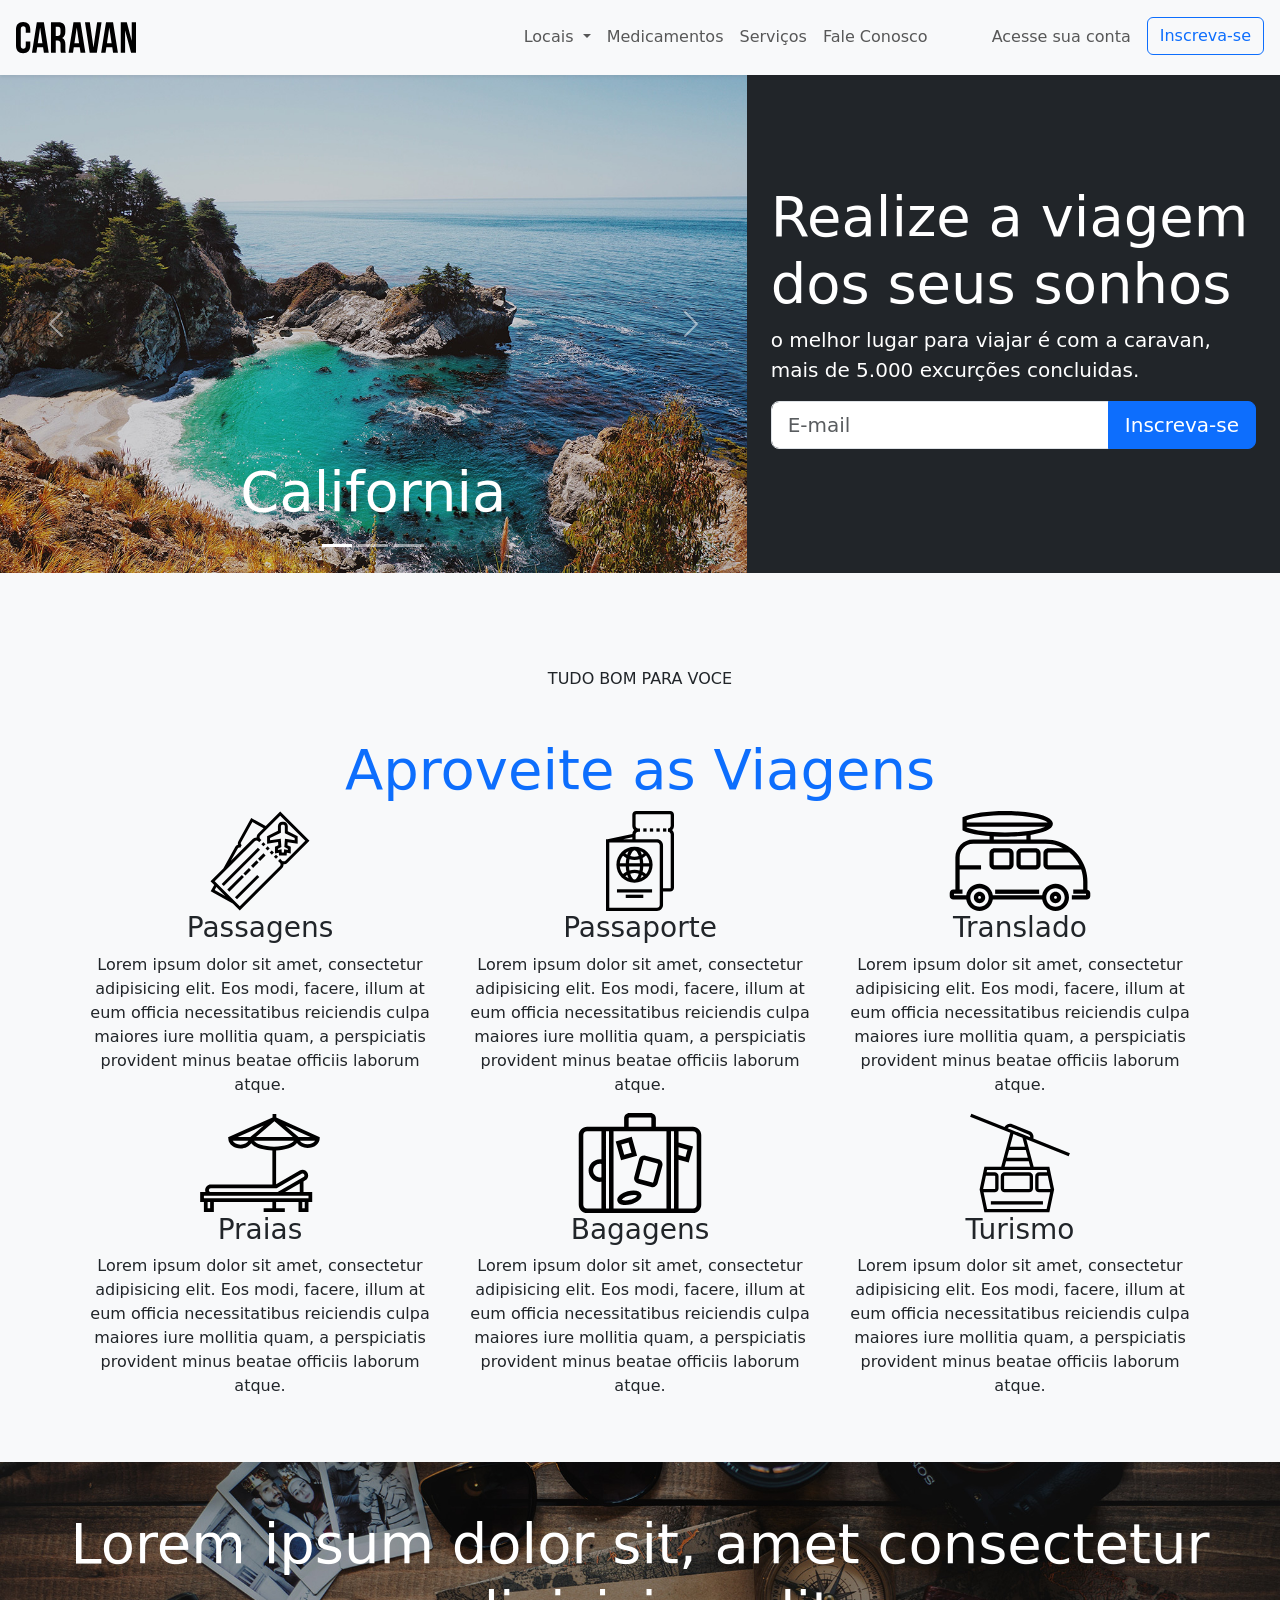
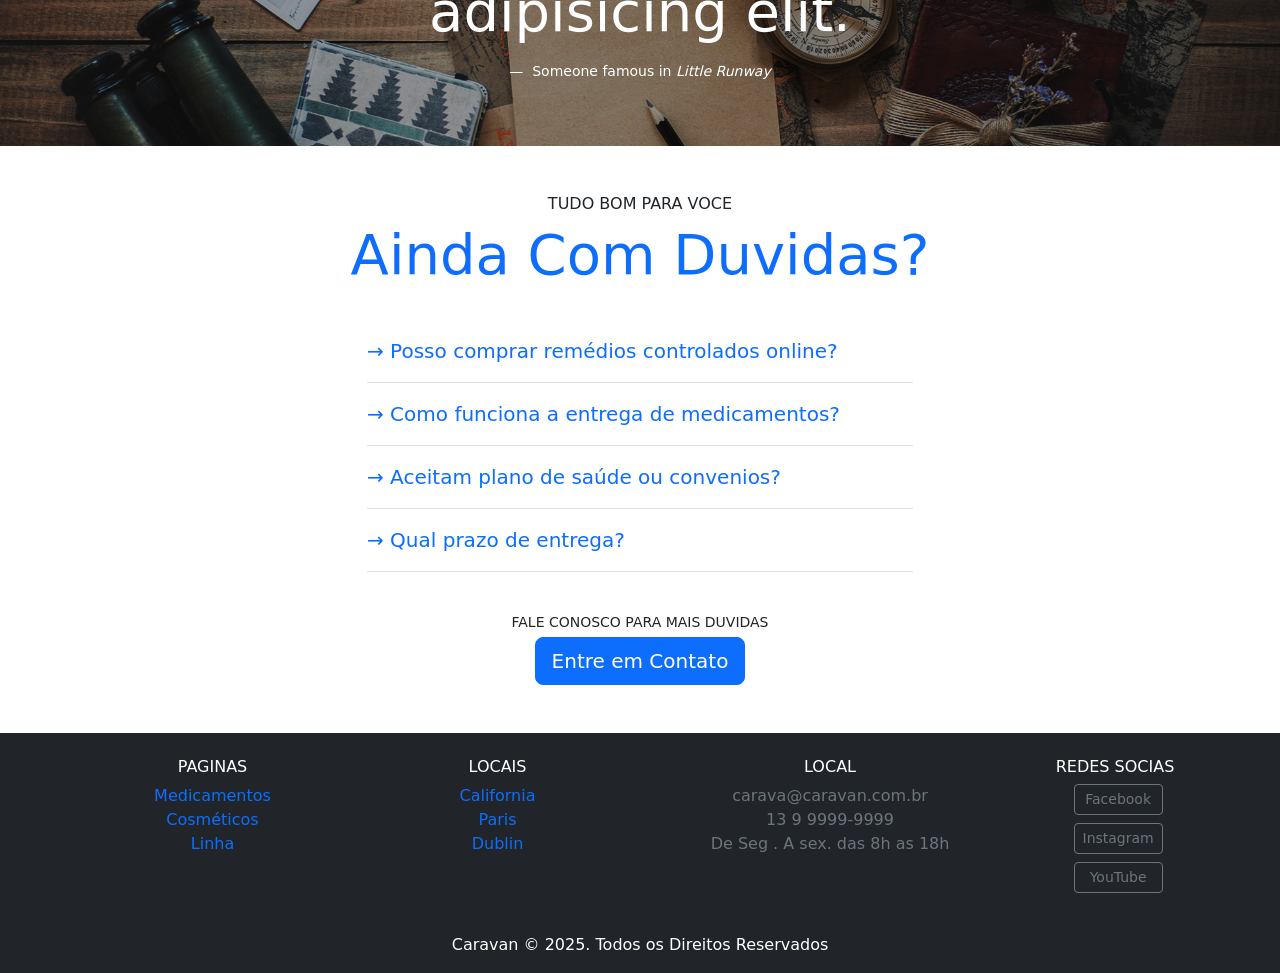
==== index.html @ 4885e0f1 "first commit" ====
<!DOCTYPE html>
<html lang="pt-br">

<head>
    <meta charset="UTF-8">
    <meta name="viewport" content="width=device-width, initial-scale=1.0">
    <title>Farmacia saude+</title>
    <link href="https://cdn.jsdelivr.net/npm/bootstrap@5.3.6/dist/css/bootstrap.min.css" rel="stylesheet"
        integrity="sha384-4Q6Gf2aSP4eDXB8Miphtr37CMZZQ5oXLH2yaXMJ2w8e2ZtHTl7GptT4jmndRuHDT" crossorigin="anonymous">
    <link rel="stylesheet" href="assets/css/style.css">
</head>

<body>

    <!--modal-->

    <div class="modal fade" id="modalLogin" tabindex="-1" aria-labelledby="exampleModalLabel" aria-hidden="true">
        <div class="modal-dialog">
            <div class="modal-content">
                <div class="modal-header">
                    <h1 class="modal-title fs-5" id="exampleModalLabel">Acesse sua conta de cliente</h1>
                    <button type="button" class="btn-close" data-bs-dismiss="modal" aria-label="Close"></button>
                </div>
                <div class="modal-body">
                    <form>
                        <div class="mb-3">
                            <label for="ImputEmail" class="form-label">Email</label>
                            <input type="email" class="form-control" id="ImputEmail"
                                aria-describedby="emailHelp">
                        </div>
                        <div class="mb-3">
                            <label for="ImputPassword" class="form-label">Senha</label>
                            <input type="password" class="form-control" id="ImputPassword">
                        </div>
                        
                        <button type="submit" class="btn btn-primary">Cadastre-se</button>
                        <div class="form-text">Já tem conta ? <a href="">Registre-se</a></div>

                        <div class="form-text">Esqueceo a senha? <a href="">Clique aqui</a></div>
                        
                    </form>
                </div>

            </div>
        </div>
    </div>

    <!-- fim do modal -->
    <nav class="navbar navbar-expand-md bg-body-tertiary fixed-top py-3 px-1 shadow-sm">
        <div class="container-fluid">
            <a class="navbar-brand" href="index.html">
                <img src="assets/img/caravan.svg" alt="Logo caravan">
            </a>

            <button class="navbar-toggler" type="button" data-bs-toggle="collapse"
                data-bs-target="#navbarSupportedContent" aria-controls="navbarSupportedContent" aria-expanded="false"
                aria-label="Toggle navigation">
                <span class="navbar-toggler-icon"></span>
            </button>

            <div class="collapse navbar-collapse" id="navbarSupportedContent">
                <ul class="navbar-nav ms-auto ">
                    <li class="nav-item dropdown">
                        <a class="nav-link dropdown-toggle" href="#" role="button" data-bs-toggle="dropdown"
                            aria-expanded="false">
                            Locais
                        </a>
                        <ul class="dropdown-menu">
                            <li><a class="dropdown-item" href="local.html">California</a></li>
                            <li><a class="dropdown-item" href="local.html">Paris</a></li>
                            <li><a class="dropdown-item" href="local.html">Dublin</a></li>
                        </ul>
                    </li>

                    <li class="nav-item">
                        <a class="nav-link" href="Produtos.html">Medicamentos</a>
                    </li>

                    <li class="nav-item">
                        <a class="nav-link" href="contato.html">Serviços</a>
                    </li>

                     <li class="nav-item">
                        <a class="nav-link" href="contato.html">Fale Conosco</a>
                    </li>

                    <li class="nav-item ms-5">
                        <a class="nav-link" href="#" data-bs-toggle="modal" data-bs-target="#modalLogin">Acesse sua conta</a>
                    </li>

                    <li class="nav-item">
                        <a href="" class="btn btn-outline-primary ms-md-2">Inscreva-se</a>
                    </li>
                </ul>
            </div>
        </div>
    </nav>

    <section class="container-fluid">
        <div class="row bg-dark text-white">
            <div class="col-lg-7 p-0">
                <div id="carouselCidades" class="carousel slide" data-bs-ride="carousel">
                    <div class="carousel-indicators">
                        <button type="button" data-bs-target="#carouselCidades" data-bs-slide-to="0" class="active"
                            aria-current="true" aria-label="Slide 1"></button>
                        <button type="button" data-bs-target="#carouselCidades" data-bs-slide-to="1"
                            aria-label="Slide 2"></button>
                        <button type="button" data-bs-target="#carouselCidades" data-bs-slide-to="2"
                            aria-label="Slide 3"></button>
                    </div>
                    <div class="carousel-inner">
                        <div class="carousel-item active">
                            <img src="assets/img/california.jpg" class="d-block w-100" alt="California">
                            <div class="carousel-caption d-none d-md-block ">
                                <h5 class="display-4">California</h5>

                            </div>
                        </div>
                        <div class="carousel-item">
                            <img src="assets/img/paris.jpg" class="d-block w-100" alt="Paris">
                            <div class="carousel-caption d-none d-md-block">
                                <h5 class="display-4">Paris</h5>

                            </div>
                        </div>
                        <div class="carousel-item">
                            <img src="assets/img/dublin.jpg" class="d-block w-100" alt="Dublin">
                            <div class="carousel-caption d-none d-md-block">
                                <h5 class="display-4">Dublin</h5>

                            </div>
                        </div>
                    </div>
                    <button class="carousel-control-prev" type="button" data-bs-target="#carouselCidades"
                        data-bs-slide="prev">
                        <span class="carousel-control-prev-icon" aria-hidden="true"></span>
                        <span class="visually-hidden">Previous</span>
                    </button>
                    <button class="carousel-control-next" type="button" data-bs-target="#carouselCidades"
                        data-bs-slide="next">
                        <span class="carousel-control-next-icon" aria-hidden="true"></span>
                        <span class="visually-hidden">Next</span>
                    </button>
                </div>
            </div>
            <div class="col-lg-5 p-4 align-self-center">
                <h1 class="display-4">Realize a viagem dos seus sonhos</h1>
                <p class="lead">o melhor lugar para viajar é com a caravan, mais de 5.000 excurções concluidas.</p>

                <form action="">

                    <div class="input-group mb-3 input-group-lg">
                        <input type="text" class="form-control" placeholder="E-mail">
                        <span class="btn btn-primary">Inscreva-se</span>
                    </div>

                </form>

            </div>
        </div>
    </section>

    <section class="py-5 bg-body-tertiary text-center">
        <div class="container">
            <div class="my-5">
                <span class="h6 d-block">TUDO BOM PARA VOCE</span>
            </div>
            <h2 class="display-4 text-primary">Aproveite as Viagens</h2>

            <div class="row">
                <div class="col-xl-4 col-nd-6">
                    <div class="d-flex justify-content-center icones">
                        <img src="assets/img/icones/passagens.svg" alt="Passagens">
                    </div>
                    <h3>Passagens</h3>
                    <p>Lorem ipsum dolor sit amet, consectetur adipisicing elit. Eos modi, facere, illum at eum officia
                        necessitatibus reiciendis culpa maiores iure mollitia quam, a perspiciatis provident minus
                        beatae
                        officiis laborum atque.</p>
                </div>


                <div class="col-xl-4 col-nd-6">
                    <div class="d-flex justify-content-center icones">
                        <img src="assets/img/icones/passaporte.svg" alt="Passaporte">
                    </div>
                    <h3>Passaporte</h3>
                    <p>Lorem ipsum dolor sit amet, consectetur adipisicing elit. Eos modi, facere, illum at eum officia
                        necessitatibus reiciendis culpa maiores iure mollitia quam, a perspiciatis provident minus
                        beatae
                        officiis laborum atque.</p>
                </div>

                <div class="col-xl-4 col-nd-6">
                    <div class="d-flex justify-content-center icones">
                        <img src="assets/img/icones/translado.svg" alt="Translado">
                    </div>
                    <h3>Translado</h3>
                    <p>Lorem ipsum dolor sit amet, consectetur adipisicing elit. Eos modi, facere, illum at eum officia
                        necessitatibus reiciendis culpa maiores iure mollitia quam, a perspiciatis provident minus
                        beatae
                        officiis laborum atque.</p>
                </div>

                <div class="col-xl-4 col-nd-6">
                    <div class="d-flex justify-content-center icones">
                        <img src="assets/img/icones/praias.svg" alt="Praias">
                    </div>
                    <h3>Praias</h3>
                    <p>Lorem ipsum dolor sit amet, consectetur adipisicing elit. Eos modi, facere, illum at eum officia
                        necessitatibus reiciendis culpa maiores iure mollitia quam, a perspiciatis provident minus
                        beatae
                        officiis laborum atque.</p>
                </div>

                <div class="col-xl-4 col-nd-6">
                    <div class="d-flex justify-content-center icones">
                        <img src="assets/img/icones/bagagens.svg" alt="Bagagens">
                    </div>
                    <h3>Bagagens</h3>
                    <p>Lorem ipsum dolor sit amet, consectetur adipisicing elit. Eos modi, facere, illum at eum officia
                        necessitatibus reiciendis culpa maiores iure mollitia quam, a perspiciatis provident minus
                        beatae
                        officiis laborum atque.</p>
                </div>

                <div class="col-xl-4 col-nd-6">
                    <div class="d-flex justify-content-center icones">
                        <img src="assets/img/icones/turismo.svg" alt="Passagem">
                    </div>
                    <h3>Turismo</h3>
                    <p>Lorem ipsum dolor sit amet, consectetur adipisicing elit. Eos modi, facere, illum at eum officia
                        necessitatibus reiciendis culpa maiores iure mollitia quam, a perspiciatis provident minus
                        beatae
                        officiis laborum atque.</p>
                </div>

            </div>
        </div>
    </section>

    <section class="home-quote">
        <figure class="text-center text-white p-md-5 p-3">
            <blockquote class="blockquote">
                <p class="display-4">Lorem ipsum dolor sit, amet consectetur adipisicing elit.
                </p>
            </blockquote>
            <figcaption class="blockquote-footer text-white pt-3">
                Someone famous in <cite title="Source Title">Little Runway</cite>
            </figcaption>
        </figure>
    </section>

    <section class="container">
        <div class="my-5 text-center">
            <span class="h6 d-block">TUDO BOM PARA VOCE</span>
            <h2 class="display-4 text-primary">Ainda Com Duvidas?</h2>
        </div>


        <div class="row justify-content-center">
            <div class="col-md-6">

                



                <p class="d-inline-flex ">
                    <a class="lead link-underline link-underline-opacity-0 link-underline-opacity-75-hover link-offset-3-hover"
                        data-bs-toggle="collapse" href="#pergunta2" role="button" aria-expanded="false"
                        aria-controls="pergunta2">
                        → Posso comprar remédios controlados online?
                    </a>
                </p>

                <div class="collapse" id="pergunta2">
                    <div class="card card-body">
                        Some placeholder content for the collapse component. This panel is hidden by default but
                        revealed when
                        the user activates the relevant trigger.
                    </div>


                </div>
                <div class="border-top mb-3"></div>





                <p class="d-inline-flex ">
                    <a class="lead link-underline link-underline-opacity-0 link-underline-opacity-75-hover link-offset-3-hover"
                        data-bs-toggle="collapse" href="#pergunta3" role="button" aria-expanded="false"
                        aria-controls="pergunta3">
                        → Como funciona a entrega de medicamentos?
                    </a>
                </p>

                <div class="collapse" id="pergunta3">
                    <div class="card card-body">
                        Some placeholder content for the collapse component. This panel is hidden by default
                        but
                        revealed when
                        the user activates the relevant trigger.
                    </div>


                </div>
                <div class="border-top mb-3"></div>







                <p class="d-inline-flex ">
                    <a class="lead link-underline link-underline-opacity-0 link-underline-opacity-75-hover link-offset-3-hover"
                        data-bs-toggle="collapse" href="#pergunta4" role="button" aria-expanded="false"
                        aria-controls="pergunta4">
                        → Aceitam plano de saúde ou convenios?
                    </a>
                </p>

                <div class="collapse" id="pergunta4">
                    <div class="card card-body">
                        Some placeholder content for the collapse component. This panel is hidden by
                        default but
                        revealed when
                        the user activates the relevant trigger.
                    </div>


                </div>
                <div class="border-top mb-3"></div>


                <p class="d-inline-flex ">
                    <a class="lead link-underline link-underline-opacity-0 link-underline-opacity-75-hover link-offset-3-hover"
                        data-bs-toggle="collapse" href="#pergunta5" role="button" aria-expanded="false"
                        aria-controls="pergunta5">
                        → Qual prazo de entrega?
                    </a>
                </p>

                <div class="collapse" id="pergunta5">
                    <div class="card card-body">
                        Some placeholder content for the collapse component. This panel is hidden by
                        default but
                        revealed when
                        the user activates the relevant trigger.
                    </div>

                </div>

                <div class="border-top mb-3"></div>






            </div>
        </div>
        <div class="text-center my-4">
            <p class="small m-1">FALE CONOSCO PARA MAIS DUVIDAS</p>
            <a href="contato.html" class="btn btn-primary btn-lg">Entre em Contato</a>
        </div>
    </section>

    <footer class="bg-dark text-white mt-5">

        <div class="container py-4">
            <div class="row text-center">
                <div class="col-md-3 col-6">
                    <h4 class="h6">PAGINAS</h4>
                    <ul class="list-unstyled">
                        <li><a href="plano.html" class="text-decoration-none">Medicamentos</a></li>
                        <li><a href="contato.html" class="text-decoration-none">Cosméticos</a></li>
                        <li><a href="inscriçao.html" class="text-decoration-none">Linha</a></li>
                    </ul>
                </div>
                <div class="col-md-3 col-6">
                    <h4 class="h6">LOCAIS</h4>
                    <ul class="list-unstyled">
                        <li><a href="local.html" class="text-decoration-none">California</a></li>
                        <li><a href="local.html" class="text-decoration-none">Paris</a></li>
                        <li><a href="local.html" class="text-decoration-none">Dublin</a></li>
                    </ul>
                </div>

                <div class="col-md-4">
                    <h4 class="h6">LOCAL</h4>
                    <ul class="list-unstyled text-secondary">
                        <li>carava@caravan.com.br</li>
                        <li> 13 9 9999-9999</li>
                        <li>De Seg . A sex. das 8h as 18h</li>
                    </ul>
                </div>

                <div class="col-md-2">
                    <h4 class="h6">REDES SOCIAS</h4>
                    <div class="d-grid gap-2 col-6 mx-auto">
                        <a href="" class="btn btn-outline-secondary btn-sm">Facebook</a>
                        <a href="" class="btn btn-outline-secondary btn-sm">Instagram</a>
                        <a href="" class="btn btn-outline-secondary btn-sm">YouTube</a>
                    </div>
                </div>



            </div>
        </div>

        <div class="ng-primary text-center py-3">
            <p class="mb-0">Caravan &copy; 2025. Todos os Direitos Reservados</p>
        </div>
    </footer>

    <script src="https://cdn.jsdelivr.net/npm/bootstrap@5.3.6/dist/js/bootstrap.bundle.min.js"
        integrity="sha384-j1CDi7MgGQ12Z7Qab0qlWQ/Qqz24Gc6BM0thvEMVjHnfYGF0rmFCozFSxQBxwHKO"
        crossorigin="anonymous"></script>
    <script src="assets/js/script.js"></script>
</body>

</html>
</body>

</html>
---- assets/css/style.css ----
body {
    padding-top: 75px;
}

.icones {
    height: 100px;
}

.home-quote {
    background: url(../img/bg-quote.jpg) center center;
    background-size: cover;
}

.lista-Plano li+li {
    border-top: 1px solid rgba(0, 0, 0, 0.2);

}

.lista-Plano li {
    padding: 16px;
}
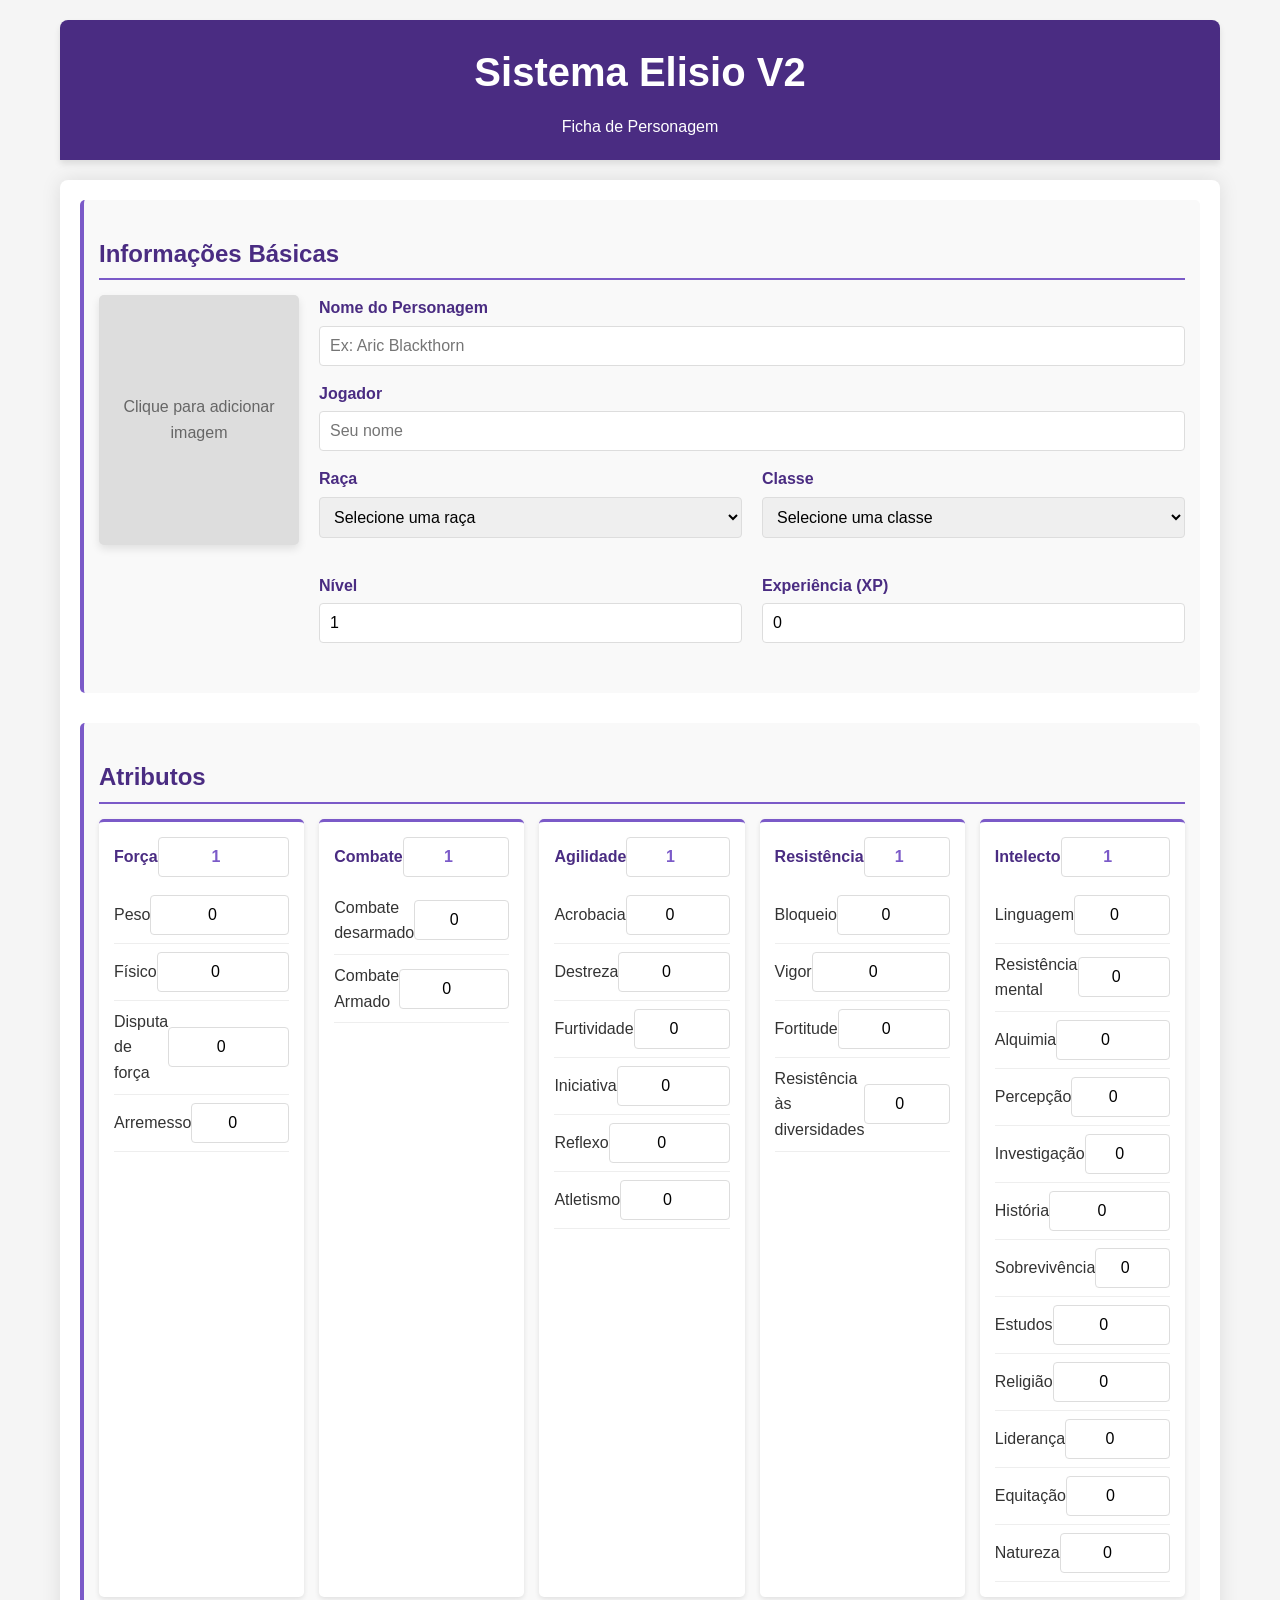
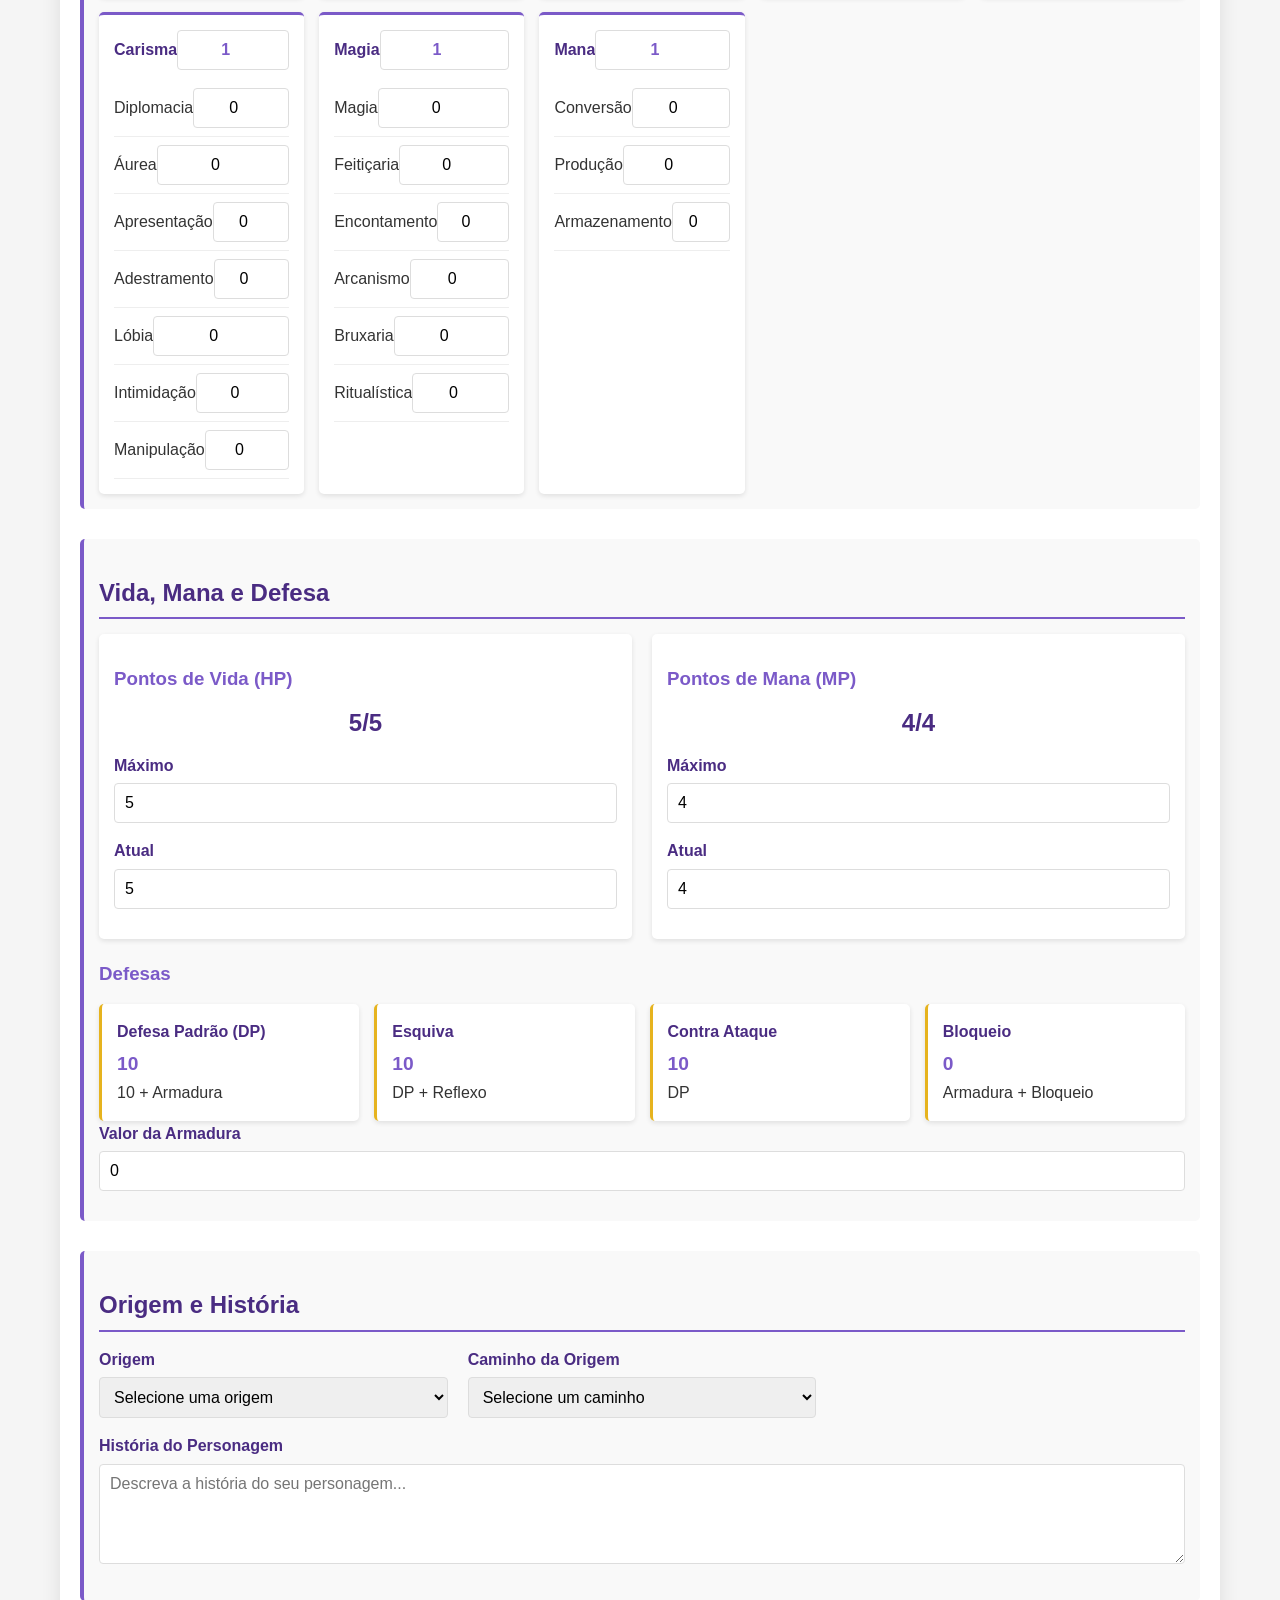
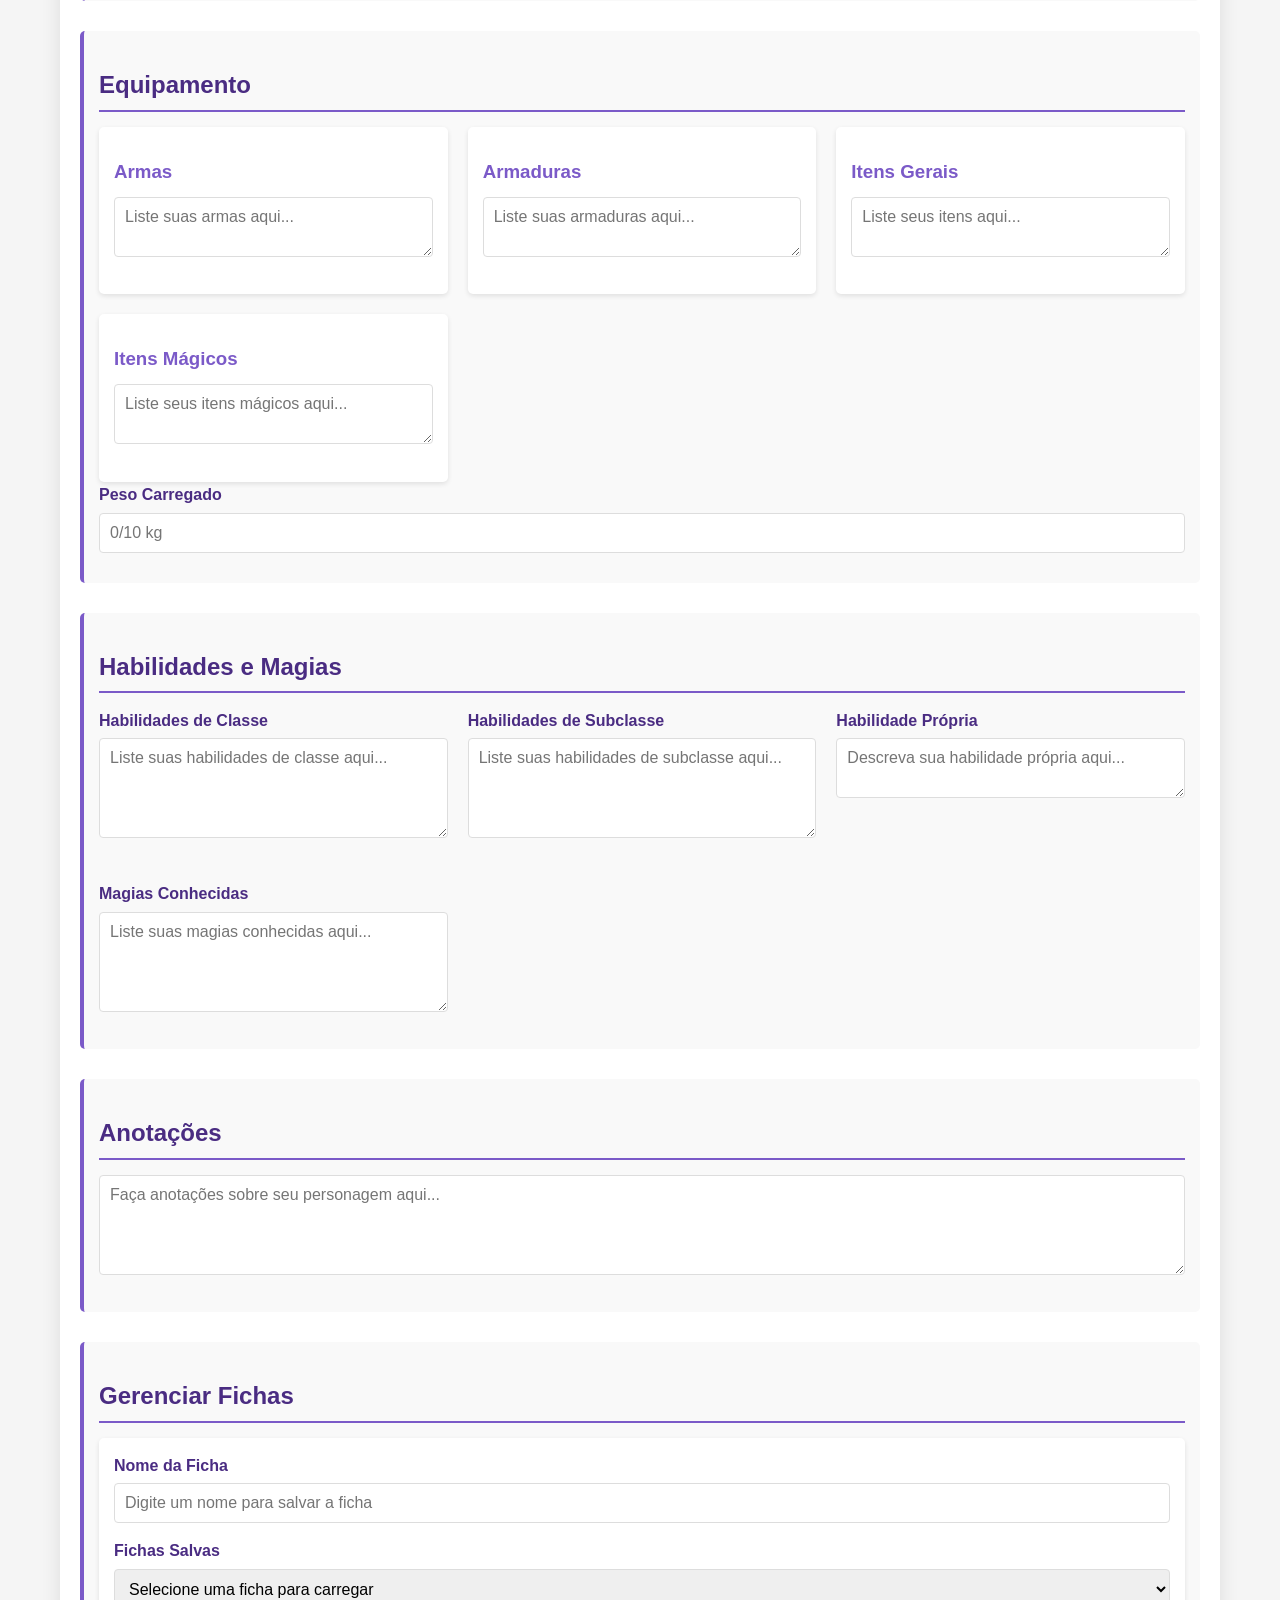
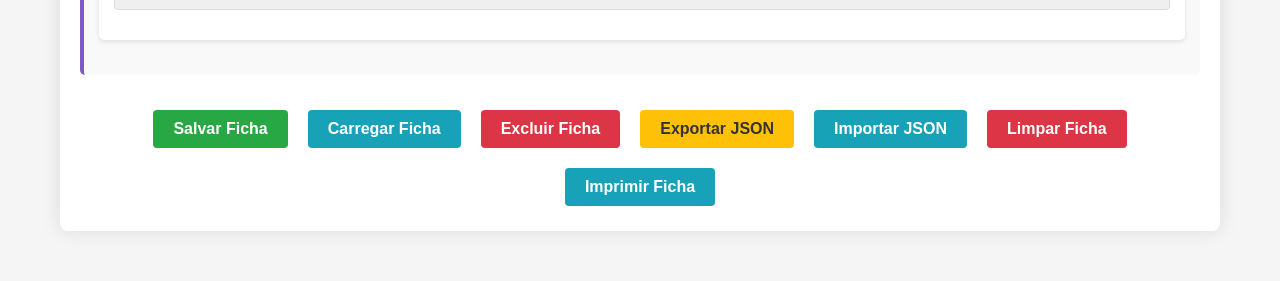
==== commit 4a587a08: "Create character sheet for Elisio V2 RPG system Co-authored-by: jpf357270 <jpf357270@gmail.com>" ====
--- a/index.html
+++ b/index.html
@@ -1,429 +1,534 @@
 <!DOCTYPE html>
 <html lang="pt-br">
-
 <head>
     <meta charset="UTF-8">
     <meta name="viewport" content="width=device-width, initial-scale=1.0">
-    <title>Farmacia saude+</title>
-    <link href="https://cdn.jsdelivr.net/npm/bootstrap@5.3.6/dist/css/bootstrap.min.css" rel="stylesheet"
-        integrity="sha384-4Q6Gf2aSP4eDXB8Miphtr37CMZZQ5oXLH2yaXMJ2w8e2ZtHTl7GptT4jmndRuHDT" crossorigin="anonymous">
-    <link rel="stylesheet" href="assets/css/style.css">
+    <title>Ficha de Personagem - Sistema Elisio V2</title>
+    <link rel="stylesheet" href="styles.css">
 </head>
-
 <body>
-
-    <!--modal-->
-
-    <div class="modal fade" id="modalLogin" tabindex="-1" aria-labelledby="exampleModalLabel" aria-hidden="true">
-        <div class="modal-dialog">
-            <div class="modal-content">
-                <div class="modal-header">
-                    <h1 class="modal-title fs-5" id="exampleModalLabel">Acesse sua conta de cliente</h1>
-                    <button type="button" class="btn-close" data-bs-dismiss="modal" aria-label="Close"></button>
-                </div>
-                <div class="modal-body">
-                    <form>
-                        <div class="mb-3">
-                            <label for="ImputEmail" class="form-label">Email</label>
-                            <input type="email" class="form-control" id="ImputEmail"
-                                aria-describedby="emailHelp">
-                        </div>
-                        <div class="mb-3">
-                            <label for="ImputPassword" class="form-label">Senha</label>
-                            <input type="password" class="form-control" id="ImputPassword">
-                        </div>
-                        
-                        <button type="submit" class="btn btn-primary">Cadastre-se</button>
-                        <div class="form-text">Já tem conta ? <a href="">Registre-se</a></div>
-
-                        <div class="form-text">Esqueceo a senha? <a href="">Clique aqui</a></div>
-                        
-                    </form>
-                </div>
-
+    <div class="container">
+        <header>
+            <h1>Sistema Elisio V2</h1>
+            <p>Ficha de Personagem</p>
+        </header>
+
+        <div class="character-sheet">
+            <div class="section">
+                <h2>Informações Básicas</h2>
+                <div class="character-info">
+                    <div class="character-image">
+                        <div class="upload-text">Clique para adicionar imagem</div>
+                        <input type="file" id="character-image" accept="image/*">
+                    </div>
+                    <div class="character-details">
+                        <div class="form-group">
+                            <label for="character-name">Nome do Personagem</label>
+                            <input type="text" id="character-name" placeholder="Ex: Aric Blackthorn">
+                        </div>
+                        <div class="form-group">
+                            <label for="player-name">Jogador</label>
+                            <input type="text" id="player-name" placeholder="Seu nome">
+                        </div>
+                        <div class="grid-container">
+                            <div class="form-group">
+                                <label for="character-race">Raça</label>
+                                <select id="character-race">
+                                    <option value="">Selecione uma raça</option>
+                                    <option value="human">Humano</option>
+                                    <option value="elf">Elfo</option>
+                                    <option value="dwarf">Anão</option>
+                                    <option value="drow">Drow</option>
+                                    <option value="orc">Orc</option>
+                                    <option value="draconian">Draconato</option>
+                                    <option value="dragon">Dragão</option>
+                                    <option value="hybrid">Híbrido</option>
+                                </select>
+                            </div>
+                            <div class="form-group">
+                                <label for="character-class">Classe</label>
+                                <select id="character-class">
+                                    <option value="">Selecione uma classe</option>
+                                    <option value="warrior">Guerreiro</option>
+                                    <option value="berserker">Berserker</option>
+                                    <option value="rogue">Ladino</option>
+                                    <option value="fighter">Lutador</option>
+                                    <option value="archer">Arqueiro</option>
+                                    <option value="mage">Usuário de Magia</option>
+                                    <option value="cleric">Clérigo</option>
+                                    <option value="scientist">Cientista</option>
+                                    <option value="bard">Bardo</option>
+                                </select>
+                            </div>
+                            <div class="form-group">
+                                <label for="character-level">Nível</label>
+                                <input type="number" id="character-level" min="1" max="20" value="1">
+                            </div>
+                            <div class="form-group">
+                                <label for="character-xp">Experiência (XP)</label>
+                                <input type="number" id="character-xp" min="0" value="0">
+                            </div>
+                        </div>
+                    </div>
+                </div>
+            </div>
+
+            <div class="section">
+                <h2>Atributos</h2>
+                <div class="attributes-grid">
+                    <div class="attribute-card">
+                        <div class="attribute-header">
+                            <span class="attribute-name">Força</span>
+                            <input type="number" class="attribute-input" id="strength-value" min="1" value="1">
+                        </div>
+                        <ul class="skill-list">
+                            <li class="skill-item">
+                                <span class="skill-name">Peso</span>
+                                <input type="number" class="skill-value" data-attribute="strength" data-skill="peso" min="0" value="0">
+                            </li>
+                            <li class="skill-item">
+                                <span class="skill-name">Físico</span>
+                                <input type="number" class="skill-value" data-attribute="strength" data-skill="fisico" min="0" value="0">
+                            </li>
+                            <li class="skill-item">
+                                <span class="skill-name">Disputa de força</span>
+                                <input type="number" class="skill-value" data-attribute="strength" data-skill="disputa" min="0" value="0">
+                            </li>
+                            <li class="skill-item">
+                                <span class="skill-name">Arremesso</span>
+                                <input type="number" class="skill-value" data-attribute="strength" data-skill="arremesso" min="0" value="0">
+                            </li>
+                        </ul>
+                    </div>
+
+                    <div class="attribute-card">
+                        <div class="attribute-header">
+                            <span class="attribute-name">Combate</span>
+                            <input type="number" class="attribute-input" id="combat-value" min="1" value="1">
+                        </div>
+                        <ul class="skill-list">
+                            <li class="skill-item">
+                                <span class="skill-name">Combate desarmado</span>
+                                <input type="number" class="skill-value" data-attribute="combat" data-skill="desarmado" min="0" value="0">
+                            </li>
+                            <li class="skill-item">
+                                <span class="skill-name">Combate Armado</span>
+                                <input type="number" class="skill-value" data-attribute="combat" data-skill="armado" min="0" value="0">
+                            </li>
+                        </ul>
+                    </div>
+
+                    <div class="attribute-card">
+                        <div class="attribute-header">
+                            <span class="attribute-name">Agilidade</span>
+                            <input type="number" class="attribute-input" id="agility-value" min="1" value="1">
+                        </div>
+                        <ul class="skill-list">
+                            <li class="skill-item">
+                                <span class="skill-name">Acrobacia</span>
+                                <input type="number" class="skill-value" data-attribute="agility" data-skill="acrobacia" min="0" value="0">
+                            </li>
+                            <li class="skill-item">
+                                <span class="skill-name">Destreza</span>
+                                <input type="number" class="skill-value" data-attribute="agility" data-skill="destreza" min="0" value="0">
+                            </li>
+                            <li class="skill-item">
+                                <span class="skill-name">Furtividade</span>
+                                <input type="number" class="skill-value" data-attribute="agility" data-skill="furtividade" min="0" value="0">
+                            </li>
+                            <li class="skill-item">
+                                <span class="skill-name">Iniciativa</span>
+                                <input type="number" class="skill-value" data-attribute="agility" data-skill="iniciativa" min="0" value="0">
+                            </li>
+                            <li class="skill-item">
+                                <span class="skill-name">Reflexo</span>
+                                <input type="number" class="skill-value" data-attribute="agility" data-skill="reflexo" min="0" value="0">
+                            </li>
+                            <li class="skill-item">
+                                <span class="skill-name">Atletismo</span>
+                                <input type="number" class="skill-value" data-attribute="agility" data-skill="atletismo" min="0" value="0">
+                            </li>
+                        </ul>
+                    </div>
+
+                    <div class="attribute-card">
+                        <div class="attribute-header">
+                            <span class="attribute-name">Resistência</span>
+                            <input type="number" class="attribute-input" id="resistance-value" min="1" value="1">
+                        </div>
+                        <ul class="skill-list">
+                            <li class="skill-item">
+                                <span class="skill-name">Bloqueio</span>
+                                <input type="number" class="skill-value" data-attribute="resistance" data-skill="bloqueio" min="0" value="0">
+                            </li>
+                            <li class="skill-item">
+                                <span class="skill-name">Vigor</span>
+                                <input type="number" class="skill-value" data-attribute="resistance" data-skill="vigor" min="0" value="0">
+                            </li>
+                            <li class="skill-item">
+                                <span class="skill-name">Fortitude</span>
+                                <input type="number" class="skill-value" data-attribute="resistance" data-skill="fortitude" min="0" value="0">
+                            </li>
+                            <li class="skill-item">
+                                <span class="skill-name">Resistência às diversidades</span>
+                                <input type="number" class="skill-value" data-attribute="resistance" data-skill="diversidades" min="0" value="0">
+                            </li>
+                        </ul>
+                    </div>
+
+                    <div class="attribute-card">
+                        <div class="attribute-header">
+                            <span class="attribute-name">Intelecto</span>
+                            <input type="number" class="attribute-input" id="intellect-value" min="1" value="1">
+                        </div>
+                        <ul class="skill-list">
+                            <li class="skill-item">
+                                <span class="skill-name">Linguagem</span>
+                                <input type="number" class="skill-value" data-attribute="intellect" data-skill="linguagem" min="0" value="0">
+                            </li>
+                            <li class="skill-item">
+                                <span class="skill-name">Resistência mental</span>
+                                <input type="number" class="skill-value" data-attribute="intellect" data-skill="mental" min="0" value="0">
+                            </li>
+                            <li class="skill-item">
+                                <span class="skill-name">Alquimia</span>
+                                <input type="number" class="skill-value" data-attribute="intellect" data-skill="alquimia" min="0" value="0">
+                            </li>
+                            <li class="skill-item">
+                                <span class="skill-name">Percepção</span>
+                                <input type="number" class="skill-value" data-attribute="intellect" data-skill="percepcao" min="0" value="0">
+                            </li>
+                            <li class="skill-item">
+                                <span class="skill-name">Investigação</span>
+                                <input type="number" class="skill-value" data-attribute="intellect" data-skill="investigacao" min="0" value="0">
+                            </li>
+                            <li class="skill-item">
+                                <span class="skill-name">História</span>
+                                <input type="number" class="skill-value" data-attribute="intellect" data-skill="historia" min="0" value="0">
+                            </li>
+                            <li class="skill-item">
+                                <span class="skill-name">Sobrevivência</span>
+                                <input type="number" class="skill-value" data-attribute="intellect" data-skill="sobrevivencia" min="0" value="0">
+                            </li>
+                            <li class="skill-item">
+                                <span class="skill-name">Estudos</span>
+                                <input type="number" class="skill-value" data-attribute="intellect" data-skill="estudos" min="0" value="0">
+                            </li>
+                            <li class="skill-item">
+                                <span class="skill-name">Religião</span>
+                                <input type="number" class="skill-value" data-attribute="intellect" data-skill="religiao" min="0" value="0">
+                            </li>
+                            <li class="skill-item">
+                                <span class="skill-name">Liderança</span>
+                                <input type="number" class="skill-value" data-attribute="intellect" data-skill="lideranca" min="0" value="0">
+                            </li>
+                            <li class="skill-item">
+                                <span class="skill-name">Equitação</span>
+                                <input type="number" class="skill-value" data-attribute="intellect" data-skill="equitacao" min="0" value="0">
+                            </li>
+                            <li class="skill-item">
+                                <span class="skill-name">Natureza</span>
+                                <input type="number" class="skill-value" data-attribute="intellect" data-skill="natureza" min="0" value="0">
+                            </li>
+                        </ul>
+                    </div>
+
+                    <div class="attribute-card">
+                        <div class="attribute-header">
+                            <span class="attribute-name">Carisma</span>
+                            <input type="number" class="attribute-input" id="charisma-value" min="1" value="1">
+                        </div>
+                        <ul class="skill-list">
+                            <li class="skill-item">
+                                <span class="skill-name">Diplomacia</span>
+                                <input type="number" class="skill-value" data-attribute="charisma" data-skill="diplomacia" min="0" value="0">
+                            </li>
+                            <li class="skill-item">
+                                <span class="skill-name">Áurea</span>
+                                <input type="number" class="skill-value" data-attribute="charisma" data-skill="aurea" min="0" value="0">
+                            </li>
+                            <li class="skill-item">
+                                <span class="skill-name">Apresentação</span>
+                                <input type="number" class="skill-value" data-attribute="charisma" data-skill="apresentacao" min="0" value="0">
+                            </li>
+                            <li class="skill-item">
+                                <span class="skill-name">Adestramento</span>
+                                <input type="number" class="skill-value" data-attribute="charisma" data-skill="adestramento" min="0" value="0">
+                            </li>
+                            <li class="skill-item">
+                                <span class="skill-name">Lóbia</span>
+                                <input type="number" class="skill-value" data-attribute="charisma" data-skill="lobia" min="0" value="0">
+                            </li>
+                            <li class="skill-item">
+                                <span class="skill-name">Intimidação</span>
+                                <input type="number" class="skill-value" data-attribute="charisma" data-skill="intimidacao" min="0" value="0">
+                            </li>
+                            <li class="skill-item">
+                                <span class="skill-name">Manipulação</span>
+                                <input type="number" class="skill-value" data-attribute="charisma" data-skill="manipulacao" min="0" value="0">
+                            </li>
+                        </ul>
+                    </div>
+
+                    <div class="attribute-card">
+                        <div class="attribute-header">
+                            <span class="attribute-name">Magia</span>
+                            <input type="number" class="attribute-input" id="magic-value" min="1" value="1">
+                        </div>
+                        <ul class="skill-list">
+                            <li class="skill-item">
+                                <span class="skill-name">Magia</span>
+                                <input type="number" class="skill-value" data-attribute="magic" data-skill="magia" min="0" value="0">
+                            </li>
+                            <li class="skill-item">
+                                <span class="skill-name">Feitiçaria</span>
+                                <input type="number" class="skill-value" data-attribute="magic" data-skill="feiticaria" min="0" value="0">
+                            </li>
+                            <li class="skill-item">
+                                <span class="skill-name">Encontamento</span>
+                                <input type="number" class="skill-value" data-attribute="magic" data-skill="encantamento" min="0" value="0">
+                            </li>
+                            <li class="skill-item">
+                                <span class="skill-name">Arcanismo</span>
+                                <input type="number" class="skill-value" data-attribute="magic" data-skill="arcanismo" min="0" value="0">
+                            </li>
+                            <li class="skill-item">
+                                <span class="skill-name">Bruxaria</span>
+                                <input type="number" class="skill-value" data-attribute="magic" data-skill="bruxaria" min="0" value="0">
+                            </li>
+                            <li class="skill-item">
+                                <span class="skill-name">Ritualística</span>
+                                <input type="number" class="skill-value" data-attribute="magic" data-skill="rituaslistica" min="0" value="0">
+                            </li>
+                        </ul>
+                    </div>
+
+                    <div class="attribute-card">
+                        <div class="attribute-header">
+                            <span class="attribute-name">Mana</span>
+                            <input type="number" class="attribute-input" id="mana-value" min="1" value="1">
+                        </div>
+                        <ul class="skill-list">
+                            <li class="skill-item">
+                                <span class="skill-name">Conversão</span>
+                                <input type="number" class="skill-value" data-attribute="mana" data-skill="conversao" min="0" value="0">
+                            </li>
+                            <li class="skill-item">
+                                <span class="skill-name">Produção</span>
+                                <input type="number" class="skill-value" data-attribute="mana" data-skill="producao" min="0" value="0">
+                            </li>
+                            <li class="skill-item">
+                                <span class="skill-name">Armazenamento</span>
+                                <input type="number" class="skill-value" data-attribute="mana" data-skill="armazenamento" min="0" value="0">
+                            </li>
+                        </ul>
+                    </div>
+                </div>
+            </div>
+
+            <div class="section">
+                <h2>Vida, Mana e Defesa</h2>
+                <div class="health-mana">
+                    <div class="health-mana-item">
+                        <h3>Pontos de Vida (HP)</h3>
+                        <div class="health-mana-value" id="hp-display">0</div>
+                        <div class="form-group">
+                            <label for="hp-max">Máximo</label>
+                            <input type="number" id="hp-max" min="1" value="0">
+                        </div>
+                        <div class="form-group">
+                            <label for="hp-current">Atual</label>
+                            <input type="number" id="hp-current" min="0" value="0">
+                        </div>
+                    </div>
+                    <div class="health-mana-item">
+                        <h3>Pontos de Mana (MP)</h3>
+                        <div class="health-mana-value" id="mp-display">0</div>
+                        <div class="form-group">
+                            <label for="mp-max">Máximo</label>
+                            <input type="number" id="mp-max" min="0" value="0">
+                        </div>
+                        <div class="form-group">
+                            <label for="mp-current">Atual</label>
+                            <input type="number" id="mp-current" min="0" value="0">
+                        </div>
+                    </div>
+                </div>
+
+                <h3>Defesas</h3>
+                <div class="defense-types">
+                    <div class="defense-card">
+                        <div class="defense-name">Defesa Padrão (DP)</div>
+                        <div class="defense-value" id="defense-value">10</div>
+                        <p>10 + Armadura</p>
+                    </div>
+                    <div class="defense-card">
+                        <div class="defense-name">Esquiva</div>
+                        <div class="defense-value" id="dodge-value">10</div>
+                        <p>DP + Reflexo</p>
+                    </div>
+                    <div class="defense-card">
+                        <div class="defense-name">Contra Ataque</div>
+                        <div class="defense-value" id="counter-value">10</div>
+                        <p>DP</p>
+                    </div>
+                    <div class="defense-card">
+                        <div class="defense-name">Bloqueio</div>
+                        <div class="defense-value" id="block-value">0</div>
+                        <p>Armadura + Bloqueio</p>
+                    </div>
+                </div>
+                <div class="form-group">
+                    <label for="armor-value">Valor da Armadura</label>
+                    <input type="number" id="armor-value" min="0" value="0">
+                </div>
+            </div>
+
+            <div class="section">
+                <h2>Origem e História</h2>
+                <div class="grid-container">
+                    <div class="form-group">
+                        <label for="character-origin">Origem</label>
+                        <select id="character-origin">
+                            <option value="">Selecione uma origem</option>
+                            <option value="caipira">Caipira</option>
+                            <option value="noble">Nobre</option>
+                            <option value="orphan">Órfão de Rua</option>
+                            <option value="artisan">Artesão Aprendiz</option>
+                            <option value="soldier">Ex-Soldado</option>
+                            <option value="scholar">Estudioso de Templo</option>
+                            <option value="artist">Artista Errante</option>
+                            <option value="jungle">Criado na Selva</option>
+                            <option value="fisherman">Pescador do Interior</option>
+                            <option value="healer">Curandeiro Popular</option>
+                            <option value="trickster">Trapaceiro de Taverna</option>
+                            <option value="farmer">Criado na Fazenda</option>
+                            <option value="experiment">Experimento mágico</option>
+                            <option value="cultist">Cultista Arrependido</option>
+                            <option value="explorer">Explorador Urbano</option>
+                            <option value="merchant">Mercador Ambulante</option>
+                            <option value="survivor">Sobrevivente de Tragédia</option>
+                            <option value="occultist">Ocultista</option>
+                            <option value="mercenary">Mercenário</option>
+                            <option value="fugitive">Fugitivo</option>
+                        </select>
+                    </div>
+                    <div class="form-group">
+                        <label for="origin-path">Caminho da Origem</label>
+                        <select id="origin-path">
+                            <option value="">Selecione um caminho</option>
+                            <option value="pilgrim">Peregrino</option>
+                            <option value="survivor">Sobrevivente de Conflito</option>
+                            <option value="apprentice">Aprendiz de Ofício</option>
+                            <option value="occult">Cutista Oculto</option>
+                            <option value="student">Estudante Errante</option>
+                            <option value="hunter">Caçador Solitário</option>
+                            <option value="servant">Servo de Alguém Maior</option>
+                            <option value="witness">Testemunha do Impossível</option>
+                            <option value="fugitive">Fugitivo em Fuga</option>
+                            <option value="soldier">Soldado por Acaso</option>
+                        </select>
+                    </div>
+                </div>
+                <div class="form-group">
+                    <label for="character-backstory">História do Personagem</label>
+                    <textarea id="character-backstory" class="textarea-large" placeholder="Descreva a história do seu personagem..."></textarea>
+                </div>
+            </div>
+
+            <div class="section">
+                <h2>Equipamento</h2>
+                <div class="inventory">
+                    <div class="inventory-section">
+                        <h3>Armas</h3>
+                        <div class="form-group">
+                            <textarea id="weapons" class="textarea-small" placeholder="Liste suas armas aqui..."></textarea>
+                        </div>
+                    </div>
+                    <div class="inventory-section">
+                        <h3>Armaduras</h3>
+                        <div class="form-group">
+                            <textarea id="armor" class="textarea-small" placeholder="Liste suas armaduras aqui..."></textarea>
+                        </div>
+                    </div>
+                    <div class="inventory-section">
+                        <h3>Itens Gerais</h3>
+                        <div class="form-group">
+                            <textarea id="items" class="textarea-small" placeholder="Liste seus itens aqui..."></textarea>
+                        </div>
+                    </div>
+                    <div class="inventory-section">
+                        <h3>Itens Mágicos</h3>
+                        <div class="form-group">
+                            <textarea id="magic-items" class="textarea-small" placeholder="Liste seus itens mágicos aqui..."></textarea>
+                        </div>
+                    </div>
+                </div>
+                <div class="form-group">
+                    <label for="carry-weight">Peso Carregado</label>
+                    <input type="text" id="carry-weight" placeholder="0/0 kg">
+                </div>
+            </div>
+
+            <div class="section">
+                <h2>Habilidades e Magias</h2>
+                <div class="grid-container">
+                    <div class="form-group">
+                        <label for="class-abilities">Habilidades de Classe</label>
+                        <textarea id="class-abilities" class="textarea-large" placeholder="Liste suas habilidades de classe aqui..."></textarea>
+                    </div>
+                    <div class="form-group">
+                        <label for="subclass-abilities">Habilidades de Subclasse</label>
+                        <textarea id="subclass-abilities" class="textarea-large" placeholder="Liste suas habilidades de subclasse aqui..."></textarea>
+                    </div>
+                    <div class="form-group">
+                        <label for="custom-ability">Habilidade Própria</label>
+                        <textarea id="custom-ability" class="textarea-small" placeholder="Descreva sua habilidade própria aqui..."></textarea>
+                    </div>
+                    <div class="form-group">
+                        <label for="spells">Magias Conhecidas</label>
+                        <textarea id="spells" class="textarea-large" placeholder="Liste suas magias conhecidas aqui..."></textarea>
+                    </div>
+                </div>
+            </div>
+
+            <div class="section">
+                <h2>Anotações</h2>
+                <div class="form-group">
+                    <textarea id="notes" class="textarea-large" placeholder="Faça anotações sobre seu personagem aqui..."></textarea>
+                </div>
+            </div>
+
+            <div class="section">
+                <h2>Gerenciar Fichas</h2>
+                <div class="save-load-section">
+                    <div class="form-group">
+                        <label for="save-name">Nome da Ficha</label>
+                        <input type="text" id="save-name" placeholder="Digite um nome para salvar a ficha">
+                    </div>
+                    <div class="form-group">
+                        <label for="saved-characters">Fichas Salvas</label>
+                        <select id="saved-characters">
+                            <option value="">Selecione uma ficha para carregar</option>
+                        </select>
+                    </div>
+                </div>
+            </div>
+
+            <div class="button-group">
+                <button class="btn btn-save" id="save-character">Salvar Ficha</button>
+                <button class="btn btn-load" id="load-character">Carregar Ficha</button>
+                <button class="btn btn-delete" id="delete-character">Excluir Ficha</button>
+                <button class="btn btn-export" id="export-character">Exportar JSON</button>
+                <button class="btn btn-import" id="import-character">Importar JSON</button>
+                <button class="btn btn-reset">Limpar Ficha</button>
+                <button class="btn btn-print">Imprimir Ficha</button>
             </div>
         </div>
     </div>
 
-    <!-- fim do modal -->
-    <nav class="navbar navbar-expand-md bg-body-tertiary fixed-top py-3 px-1 shadow-sm">
-        <div class="container-fluid">
-            <a class="navbar-brand" href="index.html">
-                <img src="assets/img/caravan.svg" alt="Logo caravan">
-            </a>
-
-            <button class="navbar-toggler" type="button" data-bs-toggle="collapse"
-                data-bs-target="#navbarSupportedContent" aria-controls="navbarSupportedContent" aria-expanded="false"
-                aria-label="Toggle navigation">
-                <span class="navbar-toggler-icon"></span>
-            </button>
-
-            <div class="collapse navbar-collapse" id="navbarSupportedContent">
-                <ul class="navbar-nav ms-auto ">
-                    <li class="nav-item dropdown">
-                        <a class="nav-link dropdown-toggle" href="#" role="button" data-bs-toggle="dropdown"
-                            aria-expanded="false">
-                            Locais
-                        </a>
-                        <ul class="dropdown-menu">
-                            <li><a class="dropdown-item" href="local.html">California</a></li>
-                            <li><a class="dropdown-item" href="local.html">Paris</a></li>
-                            <li><a class="dropdown-item" href="local.html">Dublin</a></li>
-                        </ul>
-                    </li>
-
-                    <li class="nav-item">
-                        <a class="nav-link" href="Produtos.html">Medicamentos</a>
-                    </li>
-
-                    <li class="nav-item">
-                        <a class="nav-link" href="contato.html">Serviços</a>
-                    </li>
-
-                     <li class="nav-item">
-                        <a class="nav-link" href="contato.html">Fale Conosco</a>
-                    </li>
-
-                    <li class="nav-item ms-5">
-                        <a class="nav-link" href="#" data-bs-toggle="modal" data-bs-target="#modalLogin">Acesse sua conta</a>
-                    </li>
-
-                    <li class="nav-item">
-                        <a href="" class="btn btn-outline-primary ms-md-2">Inscreva-se</a>
-                    </li>
-                </ul>
-            </div>
-        </div>
-    </nav>
-
-    <section class="container-fluid">
-        <div class="row bg-dark text-white">
-            <div class="col-lg-7 p-0">
-                <div id="carouselCidades" class="carousel slide" data-bs-ride="carousel">
-                    <div class="carousel-indicators">
-                        <button type="button" data-bs-target="#carouselCidades" data-bs-slide-to="0" class="active"
-                            aria-current="true" aria-label="Slide 1"></button>
-                        <button type="button" data-bs-target="#carouselCidades" data-bs-slide-to="1"
-                            aria-label="Slide 2"></button>
-                        <button type="button" data-bs-target="#carouselCidades" data-bs-slide-to="2"
-                            aria-label="Slide 3"></button>
-                    </div>
-                    <div class="carousel-inner">
-                        <div class="carousel-item active">
-                            <img src="assets/img/california.jpg" class="d-block w-100" alt="California">
-                            <div class="carousel-caption d-none d-md-block ">
-                                <h5 class="display-4">California</h5>
-
-                            </div>
-                        </div>
-                        <div class="carousel-item">
-                            <img src="assets/img/paris.jpg" class="d-block w-100" alt="Paris">
-                            <div class="carousel-caption d-none d-md-block">
-                                <h5 class="display-4">Paris</h5>
-
-                            </div>
-                        </div>
-                        <div class="carousel-item">
-                            <img src="assets/img/dublin.jpg" class="d-block w-100" alt="Dublin">
-                            <div class="carousel-caption d-none d-md-block">
-                                <h5 class="display-4">Dublin</h5>
-
-                            </div>
-                        </div>
-                    </div>
-                    <button class="carousel-control-prev" type="button" data-bs-target="#carouselCidades"
-                        data-bs-slide="prev">
-                        <span class="carousel-control-prev-icon" aria-hidden="true"></span>
-                        <span class="visually-hidden">Previous</span>
-                    </button>
-                    <button class="carousel-control-next" type="button" data-bs-target="#carouselCidades"
-                        data-bs-slide="next">
-                        <span class="carousel-control-next-icon" aria-hidden="true"></span>
-                        <span class="visually-hidden">Next</span>
-                    </button>
-                </div>
-            </div>
-            <div class="col-lg-5 p-4 align-self-center">
-                <h1 class="display-4">Realize a viagem dos seus sonhos</h1>
-                <p class="lead">o melhor lugar para viajar é com a caravan, mais de 5.000 excurções concluidas.</p>
-
-                <form action="">
-
-                    <div class="input-group mb-3 input-group-lg">
-                        <input type="text" class="form-control" placeholder="E-mail">
-                        <span class="btn btn-primary">Inscreva-se</span>
-                    </div>
-
-                </form>
-
-            </div>
-        </div>
-    </section>
-
-    <section class="py-5 bg-body-tertiary text-center">
-        <div class="container">
-            <div class="my-5">
-                <span class="h6 d-block">TUDO BOM PARA VOCE</span>
-            </div>
-            <h2 class="display-4 text-primary">Aproveite as Viagens</h2>
-
-            <div class="row">
-                <div class="col-xl-4 col-nd-6">
-                    <div class="d-flex justify-content-center icones">
-                        <img src="assets/img/icones/passagens.svg" alt="Passagens">
-                    </div>
-                    <h3>Passagens</h3>
-                    <p>Lorem ipsum dolor sit amet, consectetur adipisicing elit. Eos modi, facere, illum at eum officia
-                        necessitatibus reiciendis culpa maiores iure mollitia quam, a perspiciatis provident minus
-                        beatae
-                        officiis laborum atque.</p>
-                </div>
-
-
-                <div class="col-xl-4 col-nd-6">
-                    <div class="d-flex justify-content-center icones">
-                        <img src="assets/img/icones/passaporte.svg" alt="Passaporte">
-                    </div>
-                    <h3>Passaporte</h3>
-                    <p>Lorem ipsum dolor sit amet, consectetur adipisicing elit. Eos modi, facere, illum at eum officia
-                        necessitatibus reiciendis culpa maiores iure mollitia quam, a perspiciatis provident minus
-                        beatae
-                        officiis laborum atque.</p>
-                </div>
-
-                <div class="col-xl-4 col-nd-6">
-                    <div class="d-flex justify-content-center icones">
-                        <img src="assets/img/icones/translado.svg" alt="Translado">
-                    </div>
-                    <h3>Translado</h3>
-                    <p>Lorem ipsum dolor sit amet, consectetur adipisicing elit. Eos modi, facere, illum at eum officia
-                        necessitatibus reiciendis culpa maiores iure mollitia quam, a perspiciatis provident minus
-                        beatae
-                        officiis laborum atque.</p>
-                </div>
-
-                <div class="col-xl-4 col-nd-6">
-                    <div class="d-flex justify-content-center icones">
-                        <img src="assets/img/icones/praias.svg" alt="Praias">
-                    </div>
-                    <h3>Praias</h3>
-                    <p>Lorem ipsum dolor sit amet, consectetur adipisicing elit. Eos modi, facere, illum at eum officia
-                        necessitatibus reiciendis culpa maiores iure mollitia quam, a perspiciatis provident minus
-                        beatae
-                        officiis laborum atque.</p>
-                </div>
-
-                <div class="col-xl-4 col-nd-6">
-                    <div class="d-flex justify-content-center icones">
-                        <img src="assets/img/icones/bagagens.svg" alt="Bagagens">
-                    </div>
-                    <h3>Bagagens</h3>
-                    <p>Lorem ipsum dolor sit amet, consectetur adipisicing elit. Eos modi, facere, illum at eum officia
-                        necessitatibus reiciendis culpa maiores iure mollitia quam, a perspiciatis provident minus
-                        beatae
-                        officiis laborum atque.</p>
-                </div>
-
-                <div class="col-xl-4 col-nd-6">
-                    <div class="d-flex justify-content-center icones">
-                        <img src="assets/img/icones/turismo.svg" alt="Passagem">
-                    </div>
-                    <h3>Turismo</h3>
-                    <p>Lorem ipsum dolor sit amet, consectetur adipisicing elit. Eos modi, facere, illum at eum officia
-                        necessitatibus reiciendis culpa maiores iure mollitia quam, a perspiciatis provident minus
-                        beatae
-                        officiis laborum atque.</p>
-                </div>
-
-            </div>
-        </div>
-    </section>
-
-    <section class="home-quote">
-        <figure class="text-center text-white p-md-5 p-3">
-            <blockquote class="blockquote">
-                <p class="display-4">Lorem ipsum dolor sit, amet consectetur adipisicing elit.
-                </p>
-            </blockquote>
-            <figcaption class="blockquote-footer text-white pt-3">
-                Someone famous in <cite title="Source Title">Little Runway</cite>
-            </figcaption>
-        </figure>
-    </section>
-
-    <section class="container">
-        <div class="my-5 text-center">
-            <span class="h6 d-block">TUDO BOM PARA VOCE</span>
-            <h2 class="display-4 text-primary">Ainda Com Duvidas?</h2>
-        </div>
-
-
-        <div class="row justify-content-center">
-            <div class="col-md-6">
-
-                
-
-
-
-                <p class="d-inline-flex ">
-                    <a class="lead link-underline link-underline-opacity-0 link-underline-opacity-75-hover link-offset-3-hover"
-                        data-bs-toggle="collapse" href="#pergunta2" role="button" aria-expanded="false"
-                        aria-controls="pergunta2">
-                        → Posso comprar remédios controlados online?
-                    </a>
-                </p>
-
-                <div class="collapse" id="pergunta2">
-                    <div class="card card-body">
-                        Some placeholder content for the collapse component. This panel is hidden by default but
-                        revealed when
-                        the user activates the relevant trigger.
-                    </div>
-
-
-                </div>
-                <div class="border-top mb-3"></div>
-
-
-
-
-
-                <p class="d-inline-flex ">
-                    <a class="lead link-underline link-underline-opacity-0 link-underline-opacity-75-hover link-offset-3-hover"
-                        data-bs-toggle="collapse" href="#pergunta3" role="button" aria-expanded="false"
-                        aria-controls="pergunta3">
-                        → Como funciona a entrega de medicamentos?
-                    </a>
-                </p>
-
-                <div class="collapse" id="pergunta3">
-                    <div class="card card-body">
-                        Some placeholder content for the collapse component. This panel is hidden by default
-                        but
-                        revealed when
-                        the user activates the relevant trigger.
-                    </div>
-
-
-                </div>
-                <div class="border-top mb-3"></div>
-
-
-
-
-
-
-
-                <p class="d-inline-flex ">
-                    <a class="lead link-underline link-underline-opacity-0 link-underline-opacity-75-hover link-offset-3-hover"
-                        data-bs-toggle="collapse" href="#pergunta4" role="button" aria-expanded="false"
-                        aria-controls="pergunta4">
-                        → Aceitam plano de saúde ou convenios?
-                    </a>
-                </p>
-
-                <div class="collapse" id="pergunta4">
-                    <div class="card card-body">
-                        Some placeholder content for the collapse component. This panel is hidden by
-                        default but
-                        revealed when
-                        the user activates the relevant trigger.
-                    </div>
-
-
-                </div>
-                <div class="border-top mb-3"></div>
-
-
-                <p class="d-inline-flex ">
-                    <a class="lead link-underline link-underline-opacity-0 link-underline-opacity-75-hover link-offset-3-hover"
-                        data-bs-toggle="collapse" href="#pergunta5" role="button" aria-expanded="false"
-                        aria-controls="pergunta5">
-                        → Qual prazo de entrega?
-                    </a>
-                </p>
-
-                <div class="collapse" id="pergunta5">
-                    <div class="card card-body">
-                        Some placeholder content for the collapse component. This panel is hidden by
-                        default but
-                        revealed when
-                        the user activates the relevant trigger.
-                    </div>
-
-                </div>
-
-                <div class="border-top mb-3"></div>
-
-
-
-
-
-
-            </div>
-        </div>
-        <div class="text-center my-4">
-            <p class="small m-1">FALE CONOSCO PARA MAIS DUVIDAS</p>
-            <a href="contato.html" class="btn btn-primary btn-lg">Entre em Contato</a>
-        </div>
-    </section>
-
-    <footer class="bg-dark text-white mt-5">
-
-        <div class="container py-4">
-            <div class="row text-center">
-                <div class="col-md-3 col-6">
-                    <h4 class="h6">PAGINAS</h4>
-                    <ul class="list-unstyled">
-                        <li><a href="plano.html" class="text-decoration-none">Medicamentos</a></li>
-                        <li><a href="contato.html" class="text-decoration-none">Cosméticos</a></li>
-                        <li><a href="inscriçao.html" class="text-decoration-none">Linha</a></li>
-                    </ul>
-                </div>
-                <div class="col-md-3 col-6">
-                    <h4 class="h6">LOCAIS</h4>
-                    <ul class="list-unstyled">
-                        <li><a href="local.html" class="text-decoration-none">California</a></li>
-                        <li><a href="local.html" class="text-decoration-none">Paris</a></li>
-                        <li><a href="local.html" class="text-decoration-none">Dublin</a></li>
-                    </ul>
-                </div>
-
-                <div class="col-md-4">
-                    <h4 class="h6">LOCAL</h4>
-                    <ul class="list-unstyled text-secondary">
-                        <li>carava@caravan.com.br</li>
-                        <li> 13 9 9999-9999</li>
-                        <li>De Seg . A sex. das 8h as 18h</li>
-                    </ul>
-                </div>
-
-                <div class="col-md-2">
-                    <h4 class="h6">REDES SOCIAS</h4>
-                    <div class="d-grid gap-2 col-6 mx-auto">
-                        <a href="" class="btn btn-outline-secondary btn-sm">Facebook</a>
-                        <a href="" class="btn btn-outline-secondary btn-sm">Instagram</a>
-                        <a href="" class="btn btn-outline-secondary btn-sm">YouTube</a>
-                    </div>
-                </div>
-
-
-
-            </div>
-        </div>
-
-        <div class="ng-primary text-center py-3">
-            <p class="mb-0">Caravan &copy; 2025. Todos os Direitos Reservados</p>
-        </div>
-    </footer>
-
-    <script src="https://cdn.jsdelivr.net/npm/bootstrap@5.3.6/dist/js/bootstrap.bundle.min.js"
-        integrity="sha384-j1CDi7MgGQ12Z7Qab0qlWQ/Qqz24Gc6BM0thvEMVjHnfYGF0rmFCozFSxQBxwHKO"
-        crossorigin="anonymous"></script>
-    <script src="assets/js/script.js"></script>
+    <input type="file" id="import-file" accept=".json" style="display: none;">
+    
+    <script src="script.js"></script>
 </body>
-
-</html>
-</body>
-
 </html>
--- a/styles.css
+++ b/styles.css
@@ -0,0 +1,447 @@
+:root {
+    --primary-color: #4a2c82;
+    --secondary-color: #7b5ac8;
+    --accent-color: #e6b31e;
+    --dark-color: #1a1a2e;
+    --light-color: #f8f9fa;
+    --success-color: #28a745;
+    --danger-color: #dc3545;
+    --warning-color: #ffc107;
+    --info-color: #17a2b8;
+}
+
+* {
+    box-sizing: border-box;
+    margin: 0;
+    padding: 0;
+    font-family: 'Segoe UI', Tahoma, Geneva, Verdana, sans-serif;
+}
+
+body {
+    background-color: #f5f5f5;
+    color: #333;
+    line-height: 1.6;
+}
+
+.container {
+    max-width: 1200px;
+    margin: 0 auto;
+    padding: 20px;
+}
+
+header {
+    background-color: var(--primary-color);
+    color: white;
+    padding: 20px 0;
+    text-align: center;
+    border-radius: 8px 8px 0 0;
+    margin-bottom: 20px;
+    box-shadow: 0 4px 6px rgba(0, 0, 0, 0.1);
+}
+
+h1 {
+    font-size: 2.5rem;
+    margin-bottom: 10px;
+}
+
+h2 {
+    color: var(--primary-color);
+    border-bottom: 2px solid var(--secondary-color);
+    padding-bottom: 5px;
+    margin: 20px 0 15px;
+}
+
+h3 {
+    color: var(--secondary-color);
+    margin: 15px 0 10px;
+}
+
+.character-sheet {
+    background-color: white;
+    border-radius: 8px;
+    box-shadow: 0 0 20px rgba(0, 0, 0, 0.1);
+    padding: 20px;
+    margin-bottom: 30px;
+}
+
+.section {
+    margin-bottom: 30px;
+    padding: 15px;
+    background-color: #f9f9f9;
+    border-radius: 5px;
+    border-left: 4px solid var(--secondary-color);
+}
+
+.grid-container {
+    display: grid;
+    grid-template-columns: repeat(auto-fill, minmax(300px, 1fr));
+    gap: 20px;
+}
+
+.character-info {
+    display: flex;
+    flex-wrap: wrap;
+    gap: 20px;
+    margin-bottom: 20px;
+}
+
+.character-image {
+    flex: 0 0 200px;
+    height: 250px;
+    background-color: #ddd;
+    border-radius: 5px;
+    overflow: hidden;
+    display: flex;
+    align-items: center;
+    justify-content: center;
+    position: relative;
+    box-shadow: 0 4px 8px rgba(0, 0, 0, 0.1);
+}
+
+.character-image img {
+    max-width: 100%;
+    max-height: 100%;
+    object-fit: cover;
+}
+
+.character-image input {
+    position: absolute;
+    width: 100%;
+    height: 100%;
+    opacity: 0;
+    cursor: pointer;
+}
+
+.character-image .upload-text {
+    position: absolute;
+    text-align: center;
+    padding: 10px;
+    color: #666;
+}
+
+.character-details {
+    flex: 1;
+    min-width: 300px;
+}
+
+.form-group {
+    margin-bottom: 15px;
+}
+
+label {
+    display: block;
+    margin-bottom: 5px;
+    font-weight: 600;
+    color: var(--primary-color);
+}
+
+input[type="text"],
+input[type="number"],
+select,
+textarea {
+    width: 100%;
+    padding: 10px;
+    border: 1px solid #ddd;
+    border-radius: 4px;
+    font-size: 16px;
+    transition: border-color 0.3s;
+}
+
+input[type="text"]:focus,
+input[type="number"]:focus,
+select:focus,
+textarea:focus {
+    border-color: var(--secondary-color);
+    outline: none;
+    box-shadow: 0 0 0 2px rgba(123, 90, 200, 0.2);
+}
+
+.attributes-grid {
+    display: grid;
+    grid-template-columns: repeat(auto-fill, minmax(200px, 1fr));
+    gap: 15px;
+}
+
+.attribute-card {
+    background-color: white;
+    border-radius: 5px;
+    padding: 15px;
+    box-shadow: 0 2px 5px rgba(0, 0, 0, 0.1);
+    border-top: 3px solid var(--secondary-color);
+}
+
+.attribute-header {
+    display: flex;
+    justify-content: space-between;
+    align-items: center;
+    margin-bottom: 10px;
+}
+
+.attribute-name {
+    font-weight: 700;
+    color: var(--primary-color);
+}
+
+.attribute-input {
+    width: 60px;
+    padding: 5px;
+    text-align: center;
+    font-size: 1.2rem;
+    font-weight: 700;
+    color: var(--secondary-color);
+    border: 1px solid #ddd;
+    border-radius: 4px;
+}
+
+.skill-list {
+    list-style-type: none;
+}
+
+.skill-item {
+    display: flex;
+    justify-content: space-between;
+    align-items: center;
+    padding: 8px 0;
+    border-bottom: 1px solid #eee;
+}
+
+.skill-name {
+    flex: 1;
+}
+
+.skill-value {
+    width: 60px;
+    text-align: center;
+}
+
+.btn {
+    display: inline-block;
+    padding: 10px 20px;
+    background-color: var(--secondary-color);
+    color: white;
+    border: none;
+    border-radius: 4px;
+    cursor: pointer;
+    font-size: 16px;
+    font-weight: 600;
+    transition: background-color 0.3s, transform 0.2s;
+    text-align: center;
+    margin: 5px;
+}
+
+.btn:hover {
+    background-color: var(--primary-color);
+    transform: translateY(-2px);
+}
+
+.btn:active {
+    transform: translateY(0);
+}
+
+.btn-save {
+    background-color: var(--success-color);
+}
+
+.btn-load {
+    background-color: var(--info-color);
+}
+
+.btn-delete {
+    background-color: var(--danger-color);
+}
+
+.btn-export {
+    background-color: var(--warning-color);
+    color: #333;
+}
+
+.btn-import {
+    background-color: var(--info-color);
+}
+
+.btn-reset {
+    background-color: var(--danger-color);
+}
+
+.btn-print {
+    background-color: var(--info-color);
+}
+
+.button-group {
+    display: flex;
+    flex-wrap: wrap;
+    gap: 10px;
+    margin-top: 20px;
+    justify-content: center;
+}
+
+.health-mana {
+    display: flex;
+    gap: 20px;
+    margin-bottom: 20px;
+}
+
+.health-mana-item {
+    flex: 1;
+    background-color: white;
+    padding: 15px;
+    border-radius: 5px;
+    box-shadow: 0 2px 5px rgba(0, 0, 0, 0.1);
+}
+
+.health-mana-value {
+    font-size: 1.5rem;
+    font-weight: 700;
+    text-align: center;
+    margin: 10px 0;
+    color: var(--primary-color);
+}
+
+.defense-types {
+    display: grid;
+    grid-template-columns: repeat(auto-fill, minmax(250px, 1fr));
+    gap: 15px;
+    margin-top: 15px;
+}
+
+.defense-card {
+    background-color: white;
+    padding: 15px;
+    border-radius: 5px;
+    box-shadow: 0 2px 5px rgba(0, 0, 0, 0.1);
+    border-left: 3px solid var(--accent-color);
+}
+
+.defense-name {
+    font-weight: 700;
+    margin-bottom: 5px;
+    color: var(--primary-color);
+}
+
+.defense-value {
+    font-size: 1.2rem;
+    font-weight: 700;
+    color: var(--secondary-color);
+}
+
+.inventory {
+    display: grid;
+    grid-template-columns: repeat(auto-fill, minmax(300px, 1fr));
+    gap: 20px;
+}
+
+.inventory-section {
+    background-color: white;
+    padding: 15px;
+    border-radius: 5px;
+    box-shadow: 0 2px 5px rgba(0, 0, 0, 0.1);
+}
+
+.inventory-item {
+    display: flex;
+    justify-content: space-between;
+    padding: 8px 0;
+    border-bottom: 1px solid #eee;
+}
+
+.textarea-large {
+    min-height: 100px;
+}
+
+.textarea-small {
+    min-height: 60px;
+}
+
+.save-load-section {
+    background-color: white;
+    padding: 15px;
+    border-radius: 5px;
+    box-shadow: 0 2px 5px rgba(0, 0, 0, 0.1);
+    margin-bottom: 20px;
+}
+
+.notification {
+    position: fixed;
+    top: 20px;
+    right: 20px;
+    padding: 15px 20px;
+    border-radius: 5px;
+    color: white;
+    font-weight: 600;
+    z-index: 1000;
+    transform: translateX(100%);
+    transition: transform 0.3s ease;
+}
+
+.notification.show {
+    transform: translateX(0);
+}
+
+.notification.success {
+    background-color: var(--success-color);
+}
+
+.notification.error {
+    background-color: var(--danger-color);
+}
+
+.notification.info {
+    background-color: var(--info-color);
+}
+
+@media print {
+    body {
+        background-color: white;
+        color: black;
+    }
+
+    .character-sheet {
+        box-shadow: none;
+        padding: 0;
+    }
+
+    .btn {
+        display: none;
+    }
+
+    .section {
+        page-break-inside: avoid;
+    }
+
+    .save-load-section {
+        display: none;
+    }
+}
+
+@media (max-width: 768px) {
+    .grid-container {
+        grid-template-columns: 1fr;
+    }
+
+    .attributes-grid {
+        grid-template-columns: 1fr;
+    }
+
+    .health-mana {
+        flex-direction: column;
+    }
+
+    .defense-types {
+        grid-template-columns: 1fr;
+    }
+
+    .button-group {
+        justify-content: center;
+    }
+
+    .character-info {
+        flex-direction: column;
+    }
+
+    .character-image {
+        flex: none;
+        width: 100%;
+        max-width: 300px;
+        margin: 0 auto;
+    }
+}
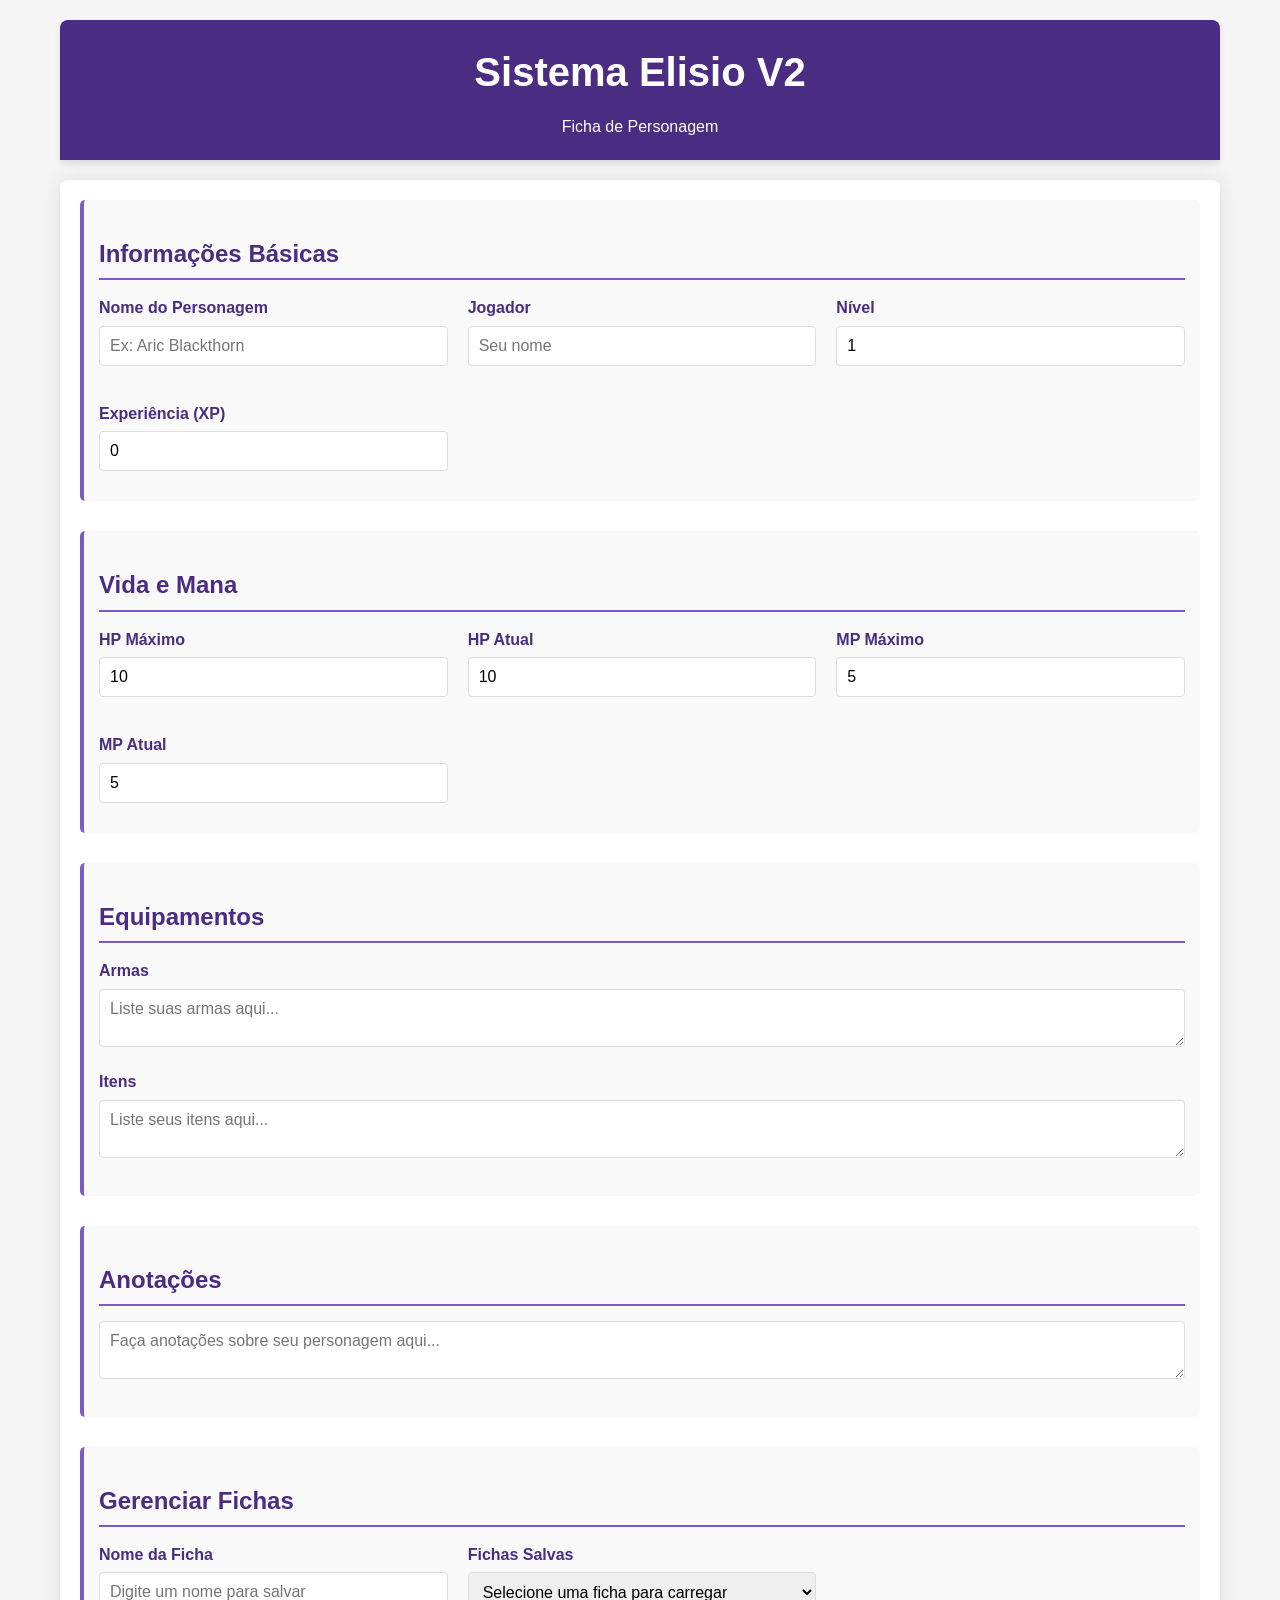
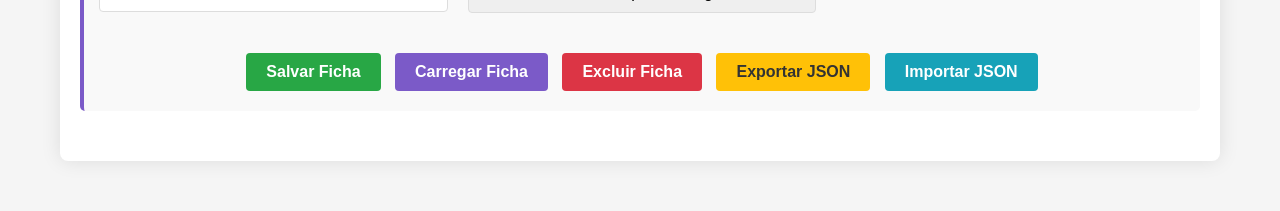
==== commit 48598509: "Create character sheet for Elisio RPG system with local storage Co-authored-by: jpf357270 <jpf357270" ====
--- a/index.html
+++ b/index.html
@@ -4,7 +4,143 @@
     <meta charset="UTF-8">
     <meta name="viewport" content="width=device-width, initial-scale=1.0">
     <title>Ficha de Personagem - Sistema Elisio V2</title>
-    <link rel="stylesheet" href="styles.css">
+    <style>
+        :root {
+            --primary-color: #4a2c82;
+            --secondary-color: #7b5ac8;
+            --accent-color: #e6b31e;
+            --success-color: #28a745;
+            --danger-color: #dc3545;
+            --warning-color: #ffc107;
+            --info-color: #17a2b8;
+        }
+
+        * {
+            box-sizing: border-box;
+            margin: 0;
+            padding: 0;
+            font-family: 'Segoe UI', Tahoma, Geneva, Verdana, sans-serif;
+        }
+
+        body {
+            background-color: #f5f5f5;
+            color: #333;
+            line-height: 1.6;
+        }
+
+        .container {
+            max-width: 1200px;
+            margin: 0 auto;
+            padding: 20px;
+        }
+
+        header {
+            background-color: var(--primary-color);
+            color: white;
+            padding: 20px 0;
+            text-align: center;
+            border-radius: 8px 8px 0 0;
+            margin-bottom: 20px;
+            box-shadow: 0 4px 6px rgba(0, 0, 0, 0.1);
+        }
+
+        h1 {
+            font-size: 2.5rem;
+            margin-bottom: 10px;
+        }
+
+        h2 {
+            color: var(--primary-color);
+            border-bottom: 2px solid var(--secondary-color);
+            padding-bottom: 5px;
+            margin: 20px 0 15px;
+        }
+
+        .character-sheet {
+            background-color: white;
+            border-radius: 8px;
+            box-shadow: 0 0 20px rgba(0, 0, 0, 0.1);
+            padding: 20px;
+            margin-bottom: 30px;
+        }
+
+        .section {
+            margin-bottom: 30px;
+            padding: 15px;
+            background-color: #f9f9f9;
+            border-radius: 5px;
+            border-left: 4px solid var(--secondary-color);
+        }
+
+        .grid-container {
+            display: grid;
+            grid-template-columns: repeat(auto-fill, minmax(300px, 1fr));
+            gap: 20px;
+        }
+
+        .form-group {
+            margin-bottom: 15px;
+        }
+
+        label {
+            display: block;
+            margin-bottom: 5px;
+            font-weight: 600;
+            color: var(--primary-color);
+        }
+
+        input, select, textarea {
+            width: 100%;
+            padding: 10px;
+            border: 1px solid #ddd;
+            border-radius: 4px;
+            font-size: 16px;
+        }
+
+        .btn {
+            display: inline-block;
+            padding: 10px 20px;
+            background-color: var(--secondary-color);
+            color: white;
+            border: none;
+            border-radius: 4px;
+            cursor: pointer;
+            font-size: 16px;
+            font-weight: 600;
+            margin: 5px;
+        }
+
+        .btn:hover {
+            background-color: var(--primary-color);
+        }
+
+        .btn-save { background-color: var(--success-color); }
+        .btn-delete { background-color: var(--danger-color); }
+        .btn-export { background-color: var(--warning-color); color: #333; }
+        .btn-import { background-color: var(--info-color); }
+
+        .notification {
+            position: fixed;
+            top: 20px;
+            right: 20px;
+            padding: 15px 20px;
+            border-radius: 5px;
+            color: white;
+            font-weight: 600;
+            z-index: 1000;
+            transform: translateX(100%);
+            transition: transform 0.3s ease;
+        }
+
+        .notification.show { transform: translateX(0); }
+        .notification.success { background-color: var(--success-color); }
+        .notification.error { background-color: var(--danger-color); }
+        .notification.info { background-color: var(--info-color); }
+
+        @media (max-width: 768px) {
+            .grid-container { grid-template-columns: 1fr; }
+        }
+    </style>
 </head>
 <body>
     <div class="container">
@@ -16,495 +152,73 @@
         <div class="character-sheet">
             <div class="section">
                 <h2>Informações Básicas</h2>
-                <div class="character-info">
-                    <div class="character-image">
-                        <div class="upload-text">Clique para adicionar imagem</div>
-                        <input type="file" id="character-image" accept="image/*">
-                    </div>
-                    <div class="character-details">
-                        <div class="form-group">
-                            <label for="character-name">Nome do Personagem</label>
-                            <input type="text" id="character-name" placeholder="Ex: Aric Blackthorn">
-                        </div>
-                        <div class="form-group">
-                            <label for="player-name">Jogador</label>
-                            <input type="text" id="player-name" placeholder="Seu nome">
-                        </div>
-                        <div class="grid-container">
-                            <div class="form-group">
-                                <label for="character-race">Raça</label>
-                                <select id="character-race">
-                                    <option value="">Selecione uma raça</option>
-                                    <option value="human">Humano</option>
-                                    <option value="elf">Elfo</option>
-                                    <option value="dwarf">Anão</option>
-                                    <option value="drow">Drow</option>
-                                    <option value="orc">Orc</option>
-                                    <option value="draconian">Draconato</option>
-                                    <option value="dragon">Dragão</option>
-                                    <option value="hybrid">Híbrido</option>
-                                </select>
-                            </div>
-                            <div class="form-group">
-                                <label for="character-class">Classe</label>
-                                <select id="character-class">
-                                    <option value="">Selecione uma classe</option>
-                                    <option value="warrior">Guerreiro</option>
-                                    <option value="berserker">Berserker</option>
-                                    <option value="rogue">Ladino</option>
-                                    <option value="fighter">Lutador</option>
-                                    <option value="archer">Arqueiro</option>
-                                    <option value="mage">Usuário de Magia</option>
-                                    <option value="cleric">Clérigo</option>
-                                    <option value="scientist">Cientista</option>
-                                    <option value="bard">Bardo</option>
-                                </select>
-                            </div>
-                            <div class="form-group">
-                                <label for="character-level">Nível</label>
-                                <input type="number" id="character-level" min="1" max="20" value="1">
-                            </div>
-                            <div class="form-group">
-                                <label for="character-xp">Experiência (XP)</label>
-                                <input type="number" id="character-xp" min="0" value="0">
-                            </div>
-                        </div>
+                <div class="grid-container">
+                    <div class="form-group">
+                        <label for="character-name">Nome do Personagem</label>
+                        <input type="text" id="character-name" placeholder="Ex: Aric Blackthorn">
+                    </div>
+                    <div class="form-group">
+                        <label for="player-name">Jogador</label>
+                        <input type="text" id="player-name" placeholder="Seu nome">
+                    </div>
+                    <div class="form-group">
+                        <label for="character-level">Nível</label>
+                        <input type="number" id="character-level" min="1" max="20" value="1">
+                    </div>
+                    <div class="form-group">
+                        <label for="character-xp">Experiência (XP)</label>
+                        <input type="number" id="character-xp" min="0" value="0">
                     </div>
                 </div>
             </div>
 
             <div class="section">
-                <h2>Atributos</h2>
-                <div class="attributes-grid">
-                    <div class="attribute-card">
-                        <div class="attribute-header">
-                            <span class="attribute-name">Força</span>
-                            <input type="number" class="attribute-input" id="strength-value" min="1" value="1">
-                        </div>
-                        <ul class="skill-list">
-                            <li class="skill-item">
-                                <span class="skill-name">Peso</span>
-                                <input type="number" class="skill-value" data-attribute="strength" data-skill="peso" min="0" value="0">
-                            </li>
-                            <li class="skill-item">
-                                <span class="skill-name">Físico</span>
-                                <input type="number" class="skill-value" data-attribute="strength" data-skill="fisico" min="0" value="0">
-                            </li>
-                            <li class="skill-item">
-                                <span class="skill-name">Disputa de força</span>
-                                <input type="number" class="skill-value" data-attribute="strength" data-skill="disputa" min="0" value="0">
-                            </li>
-                            <li class="skill-item">
-                                <span class="skill-name">Arremesso</span>
-                                <input type="number" class="skill-value" data-attribute="strength" data-skill="arremesso" min="0" value="0">
-                            </li>
-                        </ul>
-                    </div>
-
-                    <div class="attribute-card">
-                        <div class="attribute-header">
-                            <span class="attribute-name">Combate</span>
-                            <input type="number" class="attribute-input" id="combat-value" min="1" value="1">
-                        </div>
-                        <ul class="skill-list">
-                            <li class="skill-item">
-                                <span class="skill-name">Combate desarmado</span>
-                                <input type="number" class="skill-value" data-attribute="combat" data-skill="desarmado" min="0" value="0">
-                            </li>
-                            <li class="skill-item">
-                                <span class="skill-name">Combate Armado</span>
-                                <input type="number" class="skill-value" data-attribute="combat" data-skill="armado" min="0" value="0">
-                            </li>
-                        </ul>
-                    </div>
-
-                    <div class="attribute-card">
-                        <div class="attribute-header">
-                            <span class="attribute-name">Agilidade</span>
-                            <input type="number" class="attribute-input" id="agility-value" min="1" value="1">
-                        </div>
-                        <ul class="skill-list">
-                            <li class="skill-item">
-                                <span class="skill-name">Acrobacia</span>
-                                <input type="number" class="skill-value" data-attribute="agility" data-skill="acrobacia" min="0" value="0">
-                            </li>
-                            <li class="skill-item">
-                                <span class="skill-name">Destreza</span>
-                                <input type="number" class="skill-value" data-attribute="agility" data-skill="destreza" min="0" value="0">
-                            </li>
-                            <li class="skill-item">
-                                <span class="skill-name">Furtividade</span>
-                                <input type="number" class="skill-value" data-attribute="agility" data-skill="furtividade" min="0" value="0">
-                            </li>
-                            <li class="skill-item">
-                                <span class="skill-name">Iniciativa</span>
-                                <input type="number" class="skill-value" data-attribute="agility" data-skill="iniciativa" min="0" value="0">
-                            </li>
-                            <li class="skill-item">
-                                <span class="skill-name">Reflexo</span>
-                                <input type="number" class="skill-value" data-attribute="agility" data-skill="reflexo" min="0" value="0">
-                            </li>
-                            <li class="skill-item">
-                                <span class="skill-name">Atletismo</span>
-                                <input type="number" class="skill-value" data-attribute="agility" data-skill="atletismo" min="0" value="0">
-                            </li>
-                        </ul>
-                    </div>
-
-                    <div class="attribute-card">
-                        <div class="attribute-header">
-                            <span class="attribute-name">Resistência</span>
-                            <input type="number" class="attribute-input" id="resistance-value" min="1" value="1">
-                        </div>
-                        <ul class="skill-list">
-                            <li class="skill-item">
-                                <span class="skill-name">Bloqueio</span>
-                                <input type="number" class="skill-value" data-attribute="resistance" data-skill="bloqueio" min="0" value="0">
-                            </li>
-                            <li class="skill-item">
-                                <span class="skill-name">Vigor</span>
-                                <input type="number" class="skill-value" data-attribute="resistance" data-skill="vigor" min="0" value="0">
-                            </li>
-                            <li class="skill-item">
-                                <span class="skill-name">Fortitude</span>
-                                <input type="number" class="skill-value" data-attribute="resistance" data-skill="fortitude" min="0" value="0">
-                            </li>
-                            <li class="skill-item">
-                                <span class="skill-name">Resistência às diversidades</span>
-                                <input type="number" class="skill-value" data-attribute="resistance" data-skill="diversidades" min="0" value="0">
-                            </li>
-                        </ul>
-                    </div>
-
-                    <div class="attribute-card">
-                        <div class="attribute-header">
-                            <span class="attribute-name">Intelecto</span>
-                            <input type="number" class="attribute-input" id="intellect-value" min="1" value="1">
-                        </div>
-                        <ul class="skill-list">
-                            <li class="skill-item">
-                                <span class="skill-name">Linguagem</span>
-                                <input type="number" class="skill-value" data-attribute="intellect" data-skill="linguagem" min="0" value="0">
-                            </li>
-                            <li class="skill-item">
-                                <span class="skill-name">Resistência mental</span>
-                                <input type="number" class="skill-value" data-attribute="intellect" data-skill="mental" min="0" value="0">
-                            </li>
-                            <li class="skill-item">
-                                <span class="skill-name">Alquimia</span>
-                                <input type="number" class="skill-value" data-attribute="intellect" data-skill="alquimia" min="0" value="0">
-                            </li>
-                            <li class="skill-item">
-                                <span class="skill-name">Percepção</span>
-                                <input type="number" class="skill-value" data-attribute="intellect" data-skill="percepcao" min="0" value="0">
-                            </li>
-                            <li class="skill-item">
-                                <span class="skill-name">Investigação</span>
-                                <input type="number" class="skill-value" data-attribute="intellect" data-skill="investigacao" min="0" value="0">
-                            </li>
-                            <li class="skill-item">
-                                <span class="skill-name">História</span>
-                                <input type="number" class="skill-value" data-attribute="intellect" data-skill="historia" min="0" value="0">
-                            </li>
-                            <li class="skill-item">
-                                <span class="skill-name">Sobrevivência</span>
-                                <input type="number" class="skill-value" data-attribute="intellect" data-skill="sobrevivencia" min="0" value="0">
-                            </li>
-                            <li class="skill-item">
-                                <span class="skill-name">Estudos</span>
-                                <input type="number" class="skill-value" data-attribute="intellect" data-skill="estudos" min="0" value="0">
-                            </li>
-                            <li class="skill-item">
-                                <span class="skill-name">Religião</span>
-                                <input type="number" class="skill-value" data-attribute="intellect" data-skill="religiao" min="0" value="0">
-                            </li>
-                            <li class="skill-item">
-                                <span class="skill-name">Liderança</span>
-                                <input type="number" class="skill-value" data-attribute="intellect" data-skill="lideranca" min="0" value="0">
-                            </li>
-                            <li class="skill-item">
-                                <span class="skill-name">Equitação</span>
-                                <input type="number" class="skill-value" data-attribute="intellect" data-skill="equitacao" min="0" value="0">
-                            </li>
-                            <li class="skill-item">
-                                <span class="skill-name">Natureza</span>
-                                <input type="number" class="skill-value" data-attribute="intellect" data-skill="natureza" min="0" value="0">
-                            </li>
-                        </ul>
-                    </div>
-
-                    <div class="attribute-card">
-                        <div class="attribute-header">
-                            <span class="attribute-name">Carisma</span>
-                            <input type="number" class="attribute-input" id="charisma-value" min="1" value="1">
-                        </div>
-                        <ul class="skill-list">
-                            <li class="skill-item">
-                                <span class="skill-name">Diplomacia</span>
-                                <input type="number" class="skill-value" data-attribute="charisma" data-skill="diplomacia" min="0" value="0">
-                            </li>
-                            <li class="skill-item">
-                                <span class="skill-name">Áurea</span>
-                                <input type="number" class="skill-value" data-attribute="charisma" data-skill="aurea" min="0" value="0">
-                            </li>
-                            <li class="skill-item">
-                                <span class="skill-name">Apresentação</span>
-                                <input type="number" class="skill-value" data-attribute="charisma" data-skill="apresentacao" min="0" value="0">
-                            </li>
-                            <li class="skill-item">
-                                <span class="skill-name">Adestramento</span>
-                                <input type="number" class="skill-value" data-attribute="charisma" data-skill="adestramento" min="0" value="0">
-                            </li>
-                            <li class="skill-item">
-                                <span class="skill-name">Lóbia</span>
-                                <input type="number" class="skill-value" data-attribute="charisma" data-skill="lobia" min="0" value="0">
-                            </li>
-                            <li class="skill-item">
-                                <span class="skill-name">Intimidação</span>
-                                <input type="number" class="skill-value" data-attribute="charisma" data-skill="intimidacao" min="0" value="0">
-                            </li>
-                            <li class="skill-item">
-                                <span class="skill-name">Manipulação</span>
-                                <input type="number" class="skill-value" data-attribute="charisma" data-skill="manipulacao" min="0" value="0">
-                            </li>
-                        </ul>
-                    </div>
-
-                    <div class="attribute-card">
-                        <div class="attribute-header">
-                            <span class="attribute-name">Magia</span>
-                            <input type="number" class="attribute-input" id="magic-value" min="1" value="1">
-                        </div>
-                        <ul class="skill-list">
-                            <li class="skill-item">
-                                <span class="skill-name">Magia</span>
-                                <input type="number" class="skill-value" data-attribute="magic" data-skill="magia" min="0" value="0">
-                            </li>
-                            <li class="skill-item">
-                                <span class="skill-name">Feitiçaria</span>
-                                <input type="number" class="skill-value" data-attribute="magic" data-skill="feiticaria" min="0" value="0">
-                            </li>
-                            <li class="skill-item">
-                                <span class="skill-name">Encontamento</span>
-                                <input type="number" class="skill-value" data-attribute="magic" data-skill="encantamento" min="0" value="0">
-                            </li>
-                            <li class="skill-item">
-                                <span class="skill-name">Arcanismo</span>
-                                <input type="number" class="skill-value" data-attribute="magic" data-skill="arcanismo" min="0" value="0">
-                            </li>
-                            <li class="skill-item">
-                                <span class="skill-name">Bruxaria</span>
-                                <input type="number" class="skill-value" data-attribute="magic" data-skill="bruxaria" min="0" value="0">
-                            </li>
-                            <li class="skill-item">
-                                <span class="skill-name">Ritualística</span>
-                                <input type="number" class="skill-value" data-attribute="magic" data-skill="rituaslistica" min="0" value="0">
-                            </li>
-                        </ul>
-                    </div>
-
-                    <div class="attribute-card">
-                        <div class="attribute-header">
-                            <span class="attribute-name">Mana</span>
-                            <input type="number" class="attribute-input" id="mana-value" min="1" value="1">
-                        </div>
-                        <ul class="skill-list">
-                            <li class="skill-item">
-                                <span class="skill-name">Conversão</span>
-                                <input type="number" class="skill-value" data-attribute="mana" data-skill="conversao" min="0" value="0">
-                            </li>
-                            <li class="skill-item">
-                                <span class="skill-name">Produção</span>
-                                <input type="number" class="skill-value" data-attribute="mana" data-skill="producao" min="0" value="0">
-                            </li>
-                            <li class="skill-item">
-                                <span class="skill-name">Armazenamento</span>
-                                <input type="number" class="skill-value" data-attribute="mana" data-skill="armazenamento" min="0" value="0">
-                            </li>
-                        </ul>
+                <h2>Vida e Mana</h2>
+                <div class="grid-container">
+                    <div class="form-group">
+                        <label for="hp-max">HP Máximo</label>
+                        <input type="number" id="hp-max" min="1" value="10">
+                    </div>
+                    <div class="form-group">
+                        <label for="hp-current">HP Atual</label>
+                        <input type="number" id="hp-current" min="0" value="10">
+                    </div>
+                    <div class="form-group">
+                        <label for="mp-max">MP Máximo</label>
+                        <input type="number" id="mp-max" min="0" value="5">
+                    </div>
+                    <div class="form-group">
+                        <label for="mp-current">MP Atual</label>
+                        <input type="number" id="mp-current" min="0" value="5">
                     </div>
                 </div>
             </div>
 
             <div class="section">
-                <h2>Vida, Mana e Defesa</h2>
-                <div class="health-mana">
-                    <div class="health-mana-item">
-                        <h3>Pontos de Vida (HP)</h3>
-                        <div class="health-mana-value" id="hp-display">0</div>
-                        <div class="form-group">
-                            <label for="hp-max">Máximo</label>
-                            <input type="number" id="hp-max" min="1" value="0">
-                        </div>
-                        <div class="form-group">
-                            <label for="hp-current">Atual</label>
-                            <input type="number" id="hp-current" min="0" value="0">
-                        </div>
-                    </div>
-                    <div class="health-mana-item">
-                        <h3>Pontos de Mana (MP)</h3>
-                        <div class="health-mana-value" id="mp-display">0</div>
-                        <div class="form-group">
-                            <label for="mp-max">Máximo</label>
-                            <input type="number" id="mp-max" min="0" value="0">
-                        </div>
-                        <div class="form-group">
-                            <label for="mp-current">Atual</label>
-                            <input type="number" id="mp-current" min="0" value="0">
-                        </div>
-                    </div>
-                </div>
-
-                <h3>Defesas</h3>
-                <div class="defense-types">
-                    <div class="defense-card">
-                        <div class="defense-name">Defesa Padrão (DP)</div>
-                        <div class="defense-value" id="defense-value">10</div>
-                        <p>10 + Armadura</p>
-                    </div>
-                    <div class="defense-card">
-                        <div class="defense-name">Esquiva</div>
-                        <div class="defense-value" id="dodge-value">10</div>
-                        <p>DP + Reflexo</p>
-                    </div>
-                    <div class="defense-card">
-                        <div class="defense-name">Contra Ataque</div>
-                        <div class="defense-value" id="counter-value">10</div>
-                        <p>DP</p>
-                    </div>
-                    <div class="defense-card">
-                        <div class="defense-name">Bloqueio</div>
-                        <div class="defense-value" id="block-value">0</div>
-                        <p>Armadura + Bloqueio</p>
-                    </div>
-                </div>
+                <h2>Equipamentos</h2>
                 <div class="form-group">
-                    <label for="armor-value">Valor da Armadura</label>
-                    <input type="number" id="armor-value" min="0" value="0">
-                </div>
-            </div>
-
-            <div class="section">
-                <h2>Origem e História</h2>
-                <div class="grid-container">
-                    <div class="form-group">
-                        <label for="character-origin">Origem</label>
-                        <select id="character-origin">
-                            <option value="">Selecione uma origem</option>
-                            <option value="caipira">Caipira</option>
-                            <option value="noble">Nobre</option>
-                            <option value="orphan">Órfão de Rua</option>
-                            <option value="artisan">Artesão Aprendiz</option>
-                            <option value="soldier">Ex-Soldado</option>
-                            <option value="scholar">Estudioso de Templo</option>
-                            <option value="artist">Artista Errante</option>
-                            <option value="jungle">Criado na Selva</option>
-                            <option value="fisherman">Pescador do Interior</option>
-                            <option value="healer">Curandeiro Popular</option>
-                            <option value="trickster">Trapaceiro de Taverna</option>
-                            <option value="farmer">Criado na Fazenda</option>
-                            <option value="experiment">Experimento mágico</option>
-                            <option value="cultist">Cultista Arrependido</option>
-                            <option value="explorer">Explorador Urbano</option>
-                            <option value="merchant">Mercador Ambulante</option>
-                            <option value="survivor">Sobrevivente de Tragédia</option>
-                            <option value="occultist">Ocultista</option>
-                            <option value="mercenary">Mercenário</option>
-                            <option value="fugitive">Fugitivo</option>
-                        </select>
-                    </div>
-                    <div class="form-group">
-                        <label for="origin-path">Caminho da Origem</label>
-                        <select id="origin-path">
-                            <option value="">Selecione um caminho</option>
-                            <option value="pilgrim">Peregrino</option>
-                            <option value="survivor">Sobrevivente de Conflito</option>
-                            <option value="apprentice">Aprendiz de Ofício</option>
-                            <option value="occult">Cutista Oculto</option>
-                            <option value="student">Estudante Errante</option>
-                            <option value="hunter">Caçador Solitário</option>
-                            <option value="servant">Servo de Alguém Maior</option>
-                            <option value="witness">Testemunha do Impossível</option>
-                            <option value="fugitive">Fugitivo em Fuga</option>
-                            <option value="soldier">Soldado por Acaso</option>
-                        </select>
-                    </div>
+                    <label for="weapons">Armas</label>
+                    <textarea id="weapons" placeholder="Liste suas armas aqui..."></textarea>
                 </div>
                 <div class="form-group">
-                    <label for="character-backstory">História do Personagem</label>
-                    <textarea id="character-backstory" class="textarea-large" placeholder="Descreva a história do seu personagem..."></textarea>
-                </div>
-            </div>
-
-            <div class="section">
-                <h2>Equipamento</h2>
-                <div class="inventory">
-                    <div class="inventory-section">
-                        <h3>Armas</h3>
-                        <div class="form-group">
-                            <textarea id="weapons" class="textarea-small" placeholder="Liste suas armas aqui..."></textarea>
-                        </div>
-                    </div>
-                    <div class="inventory-section">
-                        <h3>Armaduras</h3>
-                        <div class="form-group">
-                            <textarea id="armor" class="textarea-small" placeholder="Liste suas armaduras aqui..."></textarea>
-                        </div>
-                    </div>
-                    <div class="inventory-section">
-                        <h3>Itens Gerais</h3>
-                        <div class="form-group">
-                            <textarea id="items" class="textarea-small" placeholder="Liste seus itens aqui..."></textarea>
-                        </div>
-                    </div>
-                    <div class="inventory-section">
-                        <h3>Itens Mágicos</h3>
-                        <div class="form-group">
-                            <textarea id="magic-items" class="textarea-small" placeholder="Liste seus itens mágicos aqui..."></textarea>
-                        </div>
-                    </div>
-                </div>
-                <div class="form-group">
-                    <label for="carry-weight">Peso Carregado</label>
-                    <input type="text" id="carry-weight" placeholder="0/0 kg">
-                </div>
-            </div>
-
-            <div class="section">
-                <h2>Habilidades e Magias</h2>
-                <div class="grid-container">
-                    <div class="form-group">
-                        <label for="class-abilities">Habilidades de Classe</label>
-                        <textarea id="class-abilities" class="textarea-large" placeholder="Liste suas habilidades de classe aqui..."></textarea>
-                    </div>
-                    <div class="form-group">
-                        <label for="subclass-abilities">Habilidades de Subclasse</label>
-                        <textarea id="subclass-abilities" class="textarea-large" placeholder="Liste suas habilidades de subclasse aqui..."></textarea>
-                    </div>
-                    <div class="form-group">
-                        <label for="custom-ability">Habilidade Própria</label>
-                        <textarea id="custom-ability" class="textarea-small" placeholder="Descreva sua habilidade própria aqui..."></textarea>
-                    </div>
-                    <div class="form-group">
-                        <label for="spells">Magias Conhecidas</label>
-                        <textarea id="spells" class="textarea-large" placeholder="Liste suas magias conhecidas aqui..."></textarea>
-                    </div>
+                    <label for="items">Itens</label>
+                    <textarea id="items" placeholder="Liste seus itens aqui..."></textarea>
                 </div>
             </div>
 
             <div class="section">
                 <h2>Anotações</h2>
                 <div class="form-group">
-                    <textarea id="notes" class="textarea-large" placeholder="Faça anotações sobre seu personagem aqui..."></textarea>
+                    <textarea id="notes" placeholder="Faça anotações sobre seu personagem aqui..."></textarea>
                 </div>
             </div>
 
             <div class="section">
                 <h2>Gerenciar Fichas</h2>
-                <div class="save-load-section">
+                <div class="grid-container">
                     <div class="form-group">
                         <label for="save-name">Nome da Ficha</label>
-                        <input type="text" id="save-name" placeholder="Digite um nome para salvar a ficha">
+                        <input type="text" id="save-name" placeholder="Digite um nome para salvar">
                     </div>
                     <div class="form-group">
                         <label for="saved-characters">Fichas Salvas</label>
@@ -513,22 +227,192 @@
                         </select>
                     </div>
                 </div>
-            </div>
-
-            <div class="button-group">
-                <button class="btn btn-save" id="save-character">Salvar Ficha</button>
-                <button class="btn btn-load" id="load-character">Carregar Ficha</button>
-                <button class="btn btn-delete" id="delete-character">Excluir Ficha</button>
-                <button class="btn btn-export" id="export-character">Exportar JSON</button>
-                <button class="btn btn-import" id="import-character">Importar JSON</button>
-                <button class="btn btn-reset">Limpar Ficha</button>
-                <button class="btn btn-print">Imprimir Ficha</button>
+                <div style="text-align: center; margin-top: 20px;">
+                    <button class="btn btn-save" id="save-character">Salvar Ficha</button>
+                    <button class="btn" id="load-character">Carregar Ficha</button>
+                    <button class="btn btn-delete" id="delete-character">Excluir Ficha</button>
+                    <button class="btn btn-export" id="export-character">Exportar JSON</button>
+                    <button class="btn btn-import" id="import-character">Importar JSON</button>
+                </div>
             </div>
         </div>
     </div>
 
     <input type="file" id="import-file" accept=".json" style="display: none;">
-    
-    <script src="script.js"></script>
+
+    <script>
+        class CharacterSheet {
+            constructor() {
+                this.init();
+            }
+
+            init() {
+                this.setupEventListeners();
+                this.loadSavedCharacters();
+            }
+
+            setupEventListeners() {
+                document.getElementById('save-character').addEventListener('click', () => this.saveCharacter());
+                document.getElementById('load-character').addEventListener('click', () => this.loadCharacter());
+                document.getElementById('delete-character').addEventListener('click', () => this.deleteCharacter());
+                document.getElementById('export-character').addEventListener('click', () => this.exportCharacter());
+                document.getElementById('import-character').addEventListener('click', () => this.importCharacter());
+                document.getElementById('import-file').addEventListener('change', (e) => this.handleFileImport(e));
+            }
+
+            collectCharacterData() {
+                return {
+                    timestamp: new Date().toISOString(),
+                    name: document.getElementById('character-name').value,
+                    player: document.getElementById('player-name').value,
+                    level: document.getElementById('character-level').value,
+                    xp: document.getElementById('character-xp').value,
+                    hpMax: document.getElementById('hp-max').value,
+                    hpCurrent: document.getElementById('hp-current').value,
+                    mpMax: document.getElementById('mp-max').value,
+                    mpCurrent: document.getElementById('mp-current').value,
+                    weapons: document.getElementById('weapons').value,
+                    items: document.getElementById('items').value,
+                    notes: document.getElementById('notes').value
+                };
+            }
+
+            loadCharacterData(data) {
+                document.getElementById('character-name').value = data.name || '';
+                document.getElementById('player-name').value = data.player || '';
+                document.getElementById('character-level').value = data.level || 1;
+                document.getElementById('character-xp').value = data.xp || 0;
+                document.getElementById('hp-max').value = data.hpMax || 10;
+                document.getElementById('hp-current').value = data.hpCurrent || 10;
+                document.getElementById('mp-max').value = data.mpMax || 5;
+                document.getElementById('mp-current').value = data.mpCurrent || 5;
+                document.getElementById('weapons').value = data.weapons || '';
+                document.getElementById('items').value = data.items || '';
+                document.getElementById('notes').value = data.notes || '';
+            }
+
+            saveCharacter() {
+                const saveName = document.getElementById('save-name').value.trim();
+                if (!saveName) {
+                    this.showNotification('Digite um nome para salvar a ficha!', 'error');
+                    return;
+                }
+
+                const characterData = this.collectCharacterData();
+                const savedCharacters = JSON.parse(localStorage.getItem('elisio_characters') || '{}');
+                savedCharacters[saveName] = characterData;
+                localStorage.setItem('elisio_characters', JSON.stringify(savedCharacters));
+                
+                this.loadSavedCharacters();
+                this.showNotification('Ficha salva com sucesso!', 'success');
+                document.getElementById('save-name').value = '';
+            }
+
+            loadCharacter() {
+                const selectedCharacter = document.getElementById('saved-characters').value;
+                if (!selectedCharacter) {
+                    this.showNotification('Selecione uma ficha para carregar!', 'error');
+                    return;
+                }
+
+                const savedCharacters = JSON.parse(localStorage.getItem('elisio_characters') || '{}');
+                if (savedCharacters[selectedCharacter]) {
+                    this.loadCharacterData(savedCharacters[selectedCharacter]);
+                    this.showNotification('Ficha carregada com sucesso!', 'success');
+                }
+            }
+
+            deleteCharacter() {
+                const selectedCharacter = document.getElementById('saved-characters').value;
+                if (!selectedCharacter) {
+                    this.showNotification('Selecione uma ficha para excluir!', 'error');
+                    return;
+                }
+
+                if (confirm('Tem certeza que deseja excluir a ficha "' + selectedCharacter + '"?')) {
+                    const savedCharacters = JSON.parse(localStorage.getItem('elisio_characters') || '{}');
+                    delete savedCharacters[selectedCharacter];
+                    localStorage.setItem('elisio_characters', JSON.stringify(savedCharacters));
+                    
+                    this.loadSavedCharacters();
+                    this.showNotification('Ficha excluída com sucesso!', 'success');
+                }
+            }
+
+            exportCharacter() {
+                const characterData = this.collectCharacterData();
+                const characterName = characterData.name || 'personagem';
+                
+                const dataStr = JSON.stringify(characterData, null, 2);
+                const dataBlob = new Blob([dataStr], { type: 'application/json' });
+                
+                const link = document.createElement('a');
+                link.href = URL.createObjectURL(dataBlob);
+                link.download = characterName + '_elisio_v2.json';
+                link.click();
+                
+                this.showNotification('Ficha exportada com sucesso!', 'success');
+            }
+
+            importCharacter() {
+                document.getElementById('import-file').click();
+            }
+
+            handleFileImport(event) {
+                const file = event.target.files[0];
+                if (!file) return;
+
+                const reader = new FileReader();
+                reader.onload = (e) => {
+                    try {
+                        const data = JSON.parse(e.target.result);
+                        this.loadCharacterData(data);
+                        this.showNotification('Ficha importada com sucesso!', 'success');
+                    } catch (error) {
+                        this.showNotification('Erro ao importar arquivo JSON!', 'error');
+                    }
+                };
+                reader.readAsText(file);
+                event.target.value = '';
+            }
+
+            loadSavedCharacters() {
+                const savedCharacters = JSON.parse(localStorage.getItem('elisio_characters') || '{}');
+                const select = document.getElementById('saved-characters');
+                
+                select.innerHTML = '<option value="">Selecione uma ficha para carregar</option>';
+                
+                Object.keys(savedCharacters).forEach(name => {
+                    const option = document.createElement('option');
+                    option.value = name;
+                    option.textContent = name;
+                    select.appendChild(option);
+                });
+            }
+
+            showNotification(message, type) {
+                const existingNotification = document.querySelector('.notification');
+                if (existingNotification) {
+                    existingNotification.remove();
+                }
+
+                const notification = document.createElement('div');
+                notification.className = 'notification ' + type;
+                notification.textContent = message;
+                
+                document.body.appendChild(notification);
+                
+                setTimeout(() => notification.classList.add('show'), 100);
+                setTimeout(() => {
+                    notification.classList.remove('show');
+                    setTimeout(() => notification.remove(), 300);
+                }, 3000);
+            }
+        }
+
+        document.addEventListener('DOMContentLoaded', () => {
+            new CharacterSheet();
+        });
+    </script>
 </body>
 </html>
